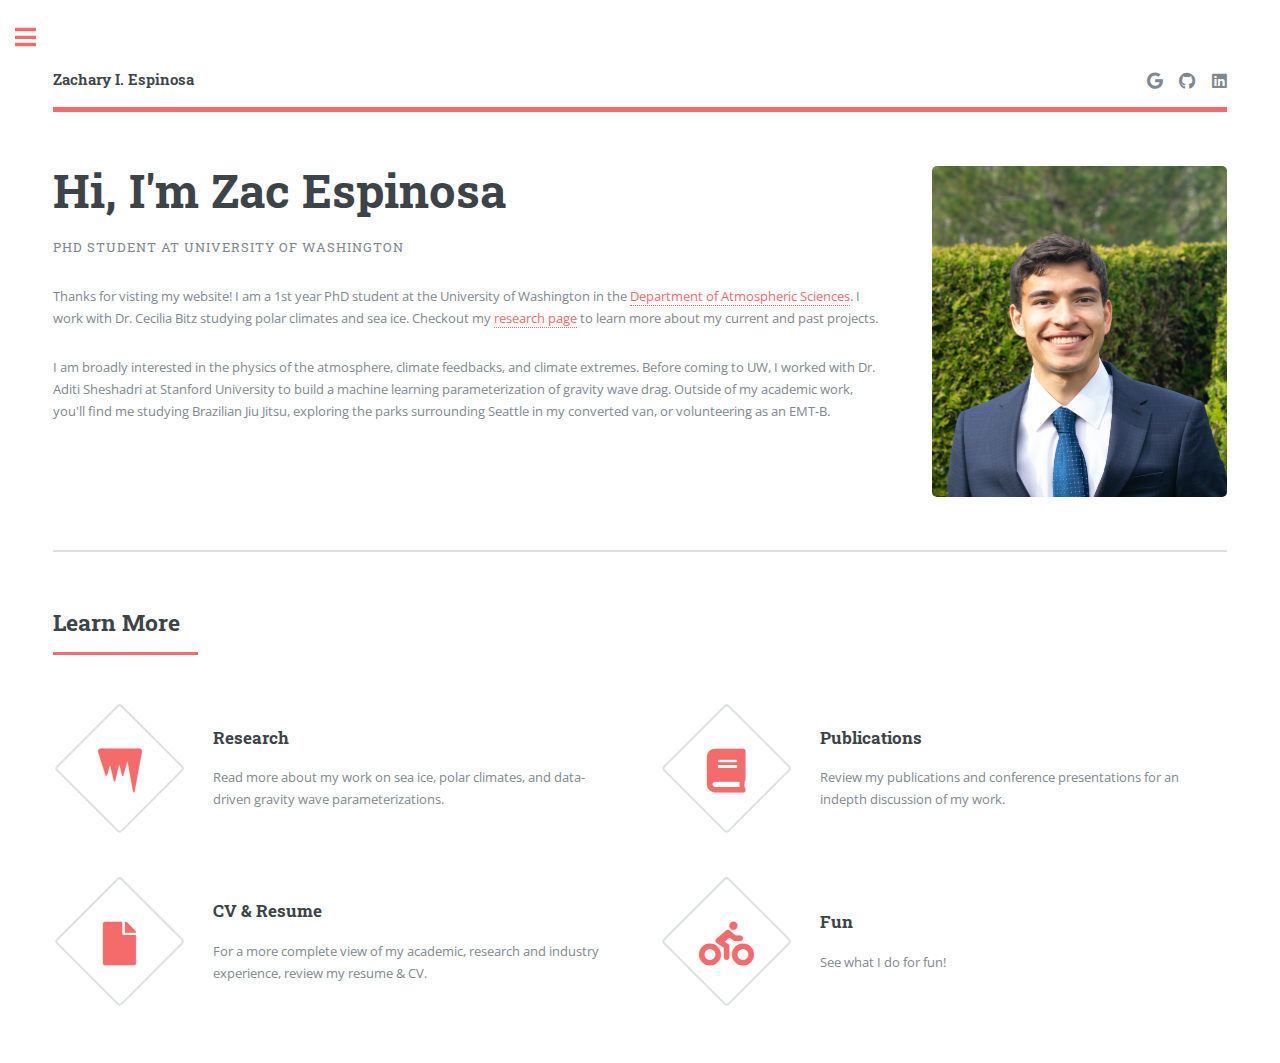
==== index.html @ ecaa86a6 "make icons links on index and change wording" ====
<!DOCTYPE HTML>
<!--
	Editorial by HTML5 UP
	html5up.net | @ajlkn
	Free for personal and commercial use under the CCA 3.0 license (html5up.net/license)
-->
<html>
	<head>
		<title>Zachary I. Espinosa</title>
		<meta charset="utf-8" />
		<meta name="viewport" content="width=device-width, initial-scale=1, user-scalable=no" />
		<link rel="stylesheet" href="assets/css/main.css" />
	</head>
	<body class="is-preload">

		<!-- Wrapper -->
			<div id="wrapper">

				<!-- Main -->
					<div id="main">
						<div class="inner">

							<!-- Header -->
								<header id="header">
									<a href="index.html" class="logo"><strong>Zachary I. Espinosa</strong></a>
									<ul class="icons">
										<li><a href="https://scholar.google.com/citations?user=nfHTPmEAAAAJ&hl=en" class="icon brands fa-google"><span class="label">Google Scholar</span></a></li>
										<li><a href="https://github.com/zacespinosa" class="icon brands fa-github"><span class="label">GitHub</span></a></li>
										<li><a href="https://www.linkedin.com/in/zac-espinosa/" class="icon brands fa-linkedin"><span class="label">LinkedIn</span></a></li>
										<!-- <li><a href="#" class="icon brands fa-twitter"><span class="label">Twitter</span></a></li> -->
										<!-- <li><a href="#" class="icon brands fa-facebook-f"><span class="label">Facebook</span></a></li> -->
										<!-- <li><a href="#" class="icon brands fa-snapchat-ghost"><span class="label">Snapchat</span></a></li> -->
										<!-- <li><a href="#" class="icon brands fa-instagram"><span class="label">Instagram</span></a></li> -->
										<!-- <li><a href="#" class="icon brands fa-medium-m"><span class="label">Medium</span></a></li> -->
									</ul>
								</header>

							<!-- Banner -->
								<section id="banner">
									<div class="content">
										<header>
											<h1>Hi, I'm Zac Espinosa</h1>
											<p>PhD student at University of Washington</p>
										</header>
										<p>Thanks for visting my website! I am a 1st year PhD student at the University of Washington in the <a href="https://atmos.uw.edu/"> Department of Atmospheric Sciences</a>. I work with Dr. Cecilia Bitz studying polar climates and sea ice. Checkout my <a href="research.html"> research page</a> to learn more about my current and past projects.</a></p>
										<p>I am broadly interested in the physics of the atmosphere, climate feedbacks, and climate extremes. Before coming to UW, I worked with Dr. Aditi Sheshadri at Stanford University to build a machine learning parameterization of gravity wave drag. Outside of my academic work, you'll find me studying Brazilian Jiu Jitsu, exploring the parks surrounding Seattle in my converted van, or volunteering as an EMT-B.</p>

										<!-- <ul class="actions">
											<li><a href="#" class="button big">Learn More</a></li>
										</ul> -->
									</div>
									<span class="image object" style="width:fit-content; height:fit-content">
										<img src="images/headshot.jpg" style=" width:295px; height:331px" align="right" alt="" />
								</span>
								</section>

							<!-- Section -->
								<section>
									<header class="major">
										<h2>Learn More</h2>
									</header>
									<div class="features">
										<article>
											<a style="border-bottom: none;" href="research.html"><span class="icon solid fa-icicles"></span></a>
											<div class="content">
												<h3><a href="research.html">Research</a></h3>
												<p>Read more about my work on sea ice, polar climates, and data-driven gravity wave parameterizations. </p>
											</div>
										</article>
										<article>
											<a style="border-bottom: none;" href="publications.html"><span class="icon solid fa-book"></span></a>
											<div class="content">
												<h3><a href="publications.html">Publications</a></h3>
												<p>Review my publications and conference presentations for an indepth discussion of my work.</p>
											</div>
										</article>
										<!-- <article>
											<span class="icon solid fa-rocket"></span>
											<div class="content">
												<h3><a href="outreach.html">Outreach & Leadership</a></h3>
												<p>Read more about my involvement in the local community</p>
											</div>
										</article> -->
										<article>
											<a style="border-bottom: none;" href="resume.html"><span class="icon solid fa-file"></span></a>
											<div class="content">
												<h3><a href="resume.html">CV & Resume</a></h3>
												<p>For a more complete view of my academic, research and industry experience, review my resume & CV.</p>
											</div>
										</article>
										<article>
											<a style="border-bottom: none;" href="hobbies.html"><span class="icon solid fa-biking"></span></a>
											<div class="content">
												<h3><a href="hobbies.html">Fun</a></h3>
												<p>See what I do for fun!</p>
											</div>
										</article>
									</div>
								</section>
<!-- 
							Section -->
								<!-- <section>
									<header class="major">
										<h2>Ipsum sed dolor</h2>
									</header>
									<div class="posts">
										<article>
											<a href="#" class="image"><img src="images/pic01.jpg" alt="" /></a>
											<h3>Interdum aenean</h3>
											<p>Aenean ornare velit lacus, ac varius enim lorem ullamcorper dolore. Proin aliquam facilisis ante interdum. Sed nulla amet lorem feugiat tempus aliquam.</p>
											<ul class="actions">
												<li><a href="#" class="button">More</a></li>
											</ul>
										</article>
										<article>
											<a href="#" class="image"><img src="images/pic02.jpg" alt="" /></a>
											<h3>Nulla amet dolore</h3>
											<p>Aenean ornare velit lacus, ac varius enim lorem ullamcorper dolore. Proin aliquam facilisis ante interdum. Sed nulla amet lorem feugiat tempus aliquam.</p>
											<ul class="actions">
												<li><a href="#" class="button">More</a></li>
											</ul>
										</article>
										<article>
											<a href="#" class="image"><img src="images/pic03.jpg" alt="" /></a>
											<h3>Tempus ullamcorper</h3>
											<p>Aenean ornare velit lacus, ac varius enim lorem ullamcorper dolore. Proin aliquam facilisis ante interdum. Sed nulla amet lorem feugiat tempus aliquam.</p>
											<ul class="actions">
												<li><a href="#" class="button">More</a></li>
											</ul>
										</article>
										<article>
											<a href="#" class="image"><img src="images/pic04.jpg" alt="" /></a>
											<h3>Sed etiam facilis</h3>
											<p>Aenean ornare velit lacus, ac varius enim lorem ullamcorper dolore. Proin aliquam facilisis ante interdum. Sed nulla amet lorem feugiat tempus aliquam.</p>
											<ul class="actions">
												<li><a href="#" class="button">More</a></li>
											</ul>
										</article>
										<article>
											<a href="#" class="image"><img src="images/pic05.jpg" alt="" /></a>
											<h3>Feugiat lorem aenean</h3>
											<p>Aenean ornare velit lacus, ac varius enim lorem ullamcorper dolore. Proin aliquam facilisis ante interdum. Sed nulla amet lorem feugiat tempus aliquam.</p>
											<ul class="actions">
												<li><a href="#" class="button">More</a></li>
											</ul>
										</article>
										<article>
											<a href="#" class="image"><img src="images/pic06.jpg" alt="" /></a>
											<h3>Amet varius aliquam</h3>
											<p>Aenean ornare velit lacus, ac varius enim lorem ullamcorper dolore. Proin aliquam facilisis ante interdum. Sed nulla amet lorem feugiat tempus aliquam.</p>
											<ul class="actions">
												<li><a href="#" class="button">More</a></li>
											</ul>
										</article>
									</div>
								</section> -->

						</div>
					</div>

				<!-- Sidebar -->
					<div id="sidebar">
						<div class="inner">

							<!-- Search
								<section id="search" class="alt">
									<form method="post" action="#">
										<input type="text" name="query" id="query" placeholder="Search" />
									</form>
								</section> -->

							<!-- Menu -->
								<nav id="menu">
									<header class="major">
										<h2>Menu</h2>
									</header>
									<ul>
										<li><a href="index.html">Homepage</a></li>
										<li><a href="research.html">Research</a></li>
										<li><a href="publications.html">Publications</a></li>
										<li><a href="resume.html">CV & Resume</a></li>
										<!-- <li><a href="outreach.html">Outreach & Leadership</a></li> -->
										<li><a href="hobbies.html">Fun & Hobbies</a></li>
										<!-- <li>
											<span class="opener">Another Submenu</span>
											<ul>
												<li><a href="#">Lorem Dolor</a></li>
												<li><a href="#">Ipsum Adipiscing</a></li>
												<li><a href="#">Tempus Magna</a></li>
												<li><a href="#">Feugiat Veroeros</a></li>
											</ul>
										</li> -->
									</ul>
								</nav>

							<!-- Section -->
								<!-- <section>
									<header class="major">
										<h2>Ante interdum</h2>
									</header>
									<div class="mini-posts">
										<article>
											<a href="#" class="image"><img src="images/pic07.jpg" alt="" /></a>
											<p>Aenean ornare velit lacus, ac varius enim lorem ullamcorper dolore aliquam.</p>
										</article>
										<article>
											<a href="#" class="image"><img src="images/pic08.jpg" alt="" /></a>
											<p>Aenean ornare velit lacus, ac varius enim lorem ullamcorper dolore aliquam.</p>
										</article>
										<article>
											<a href="#" class="image"><img src="images/pic09.jpg" alt="" /></a>
											<p>Aenean ornare velit lacus, ac varius enim lorem ullamcorper dolore aliquam.</p>
										</article>
									</div>
									<ul class="actions">
										<li><a href="#" class="button">More</a></li>
									</ul>
								</section> -->

							<!-- Section -->
								<section>
									<header class="major">
										<h2>Get in touch</h2>
									</header>
									<p>Don't hesitate to reach out! I'm always happy to chat.</p>
									<ul class="contact">
										<li class="icon solid fa-envelope"><a href="#">zespinos@uw.edu</a></li>
										<!-- <li class="icon solid fa-phone">(630) 544-7512</li> -->
										<li class="icon solid fa-home">408 Atmospheric Sciences–Geophysics (ATG) Building Box 351640, Seattle, Washington 98195-1640<br />
										</li>
									</ul>
								</section>

							<!-- Footer -->
								<footer id="footer">
									<p class="copyright">&copy; Zac Espinosa. All rights reserved. Design: <a href="https://html5up.net">HTML5 UP</a>.</p>
								</footer>

						</div>
					</div>

			</div>

		<!-- Scripts -->
			<script src="assets/js/jquery.min.js"></script>
			<script src="assets/js/browser.min.js"></script>
			<script src="assets/js/breakpoints.min.js"></script>
			<script src="assets/js/util.js"></script>
			<script src="assets/js/main.js"></script>

	</body>
</html>
---- assets/css/main.css ----
@import url(fontawesome-all.min.css);
@import url("https://fonts.googleapis.com/css?family=Open+Sans:400,600,400italic,600italic|Roboto+Slab:400,700");
/*
	Editorial by HTML5 UP
	html5up.net | @ajlkn
	Free for personal and commercial use under the CCA 3.0 license (html5up.net/license)
*/
html, body, div, span, applet, object,
iframe, h1, h2, h3, h4, h5, h6, p, blockquote,
pre, a, abbr, acronym, address, big, cite,
code, del, dfn, em, img, ins, kbd, q, s, samp,
small, strike, strong, sub, sup, tt, var, b,
u, i, center, dl, dt, dd, ol, ul, li, fieldset,
form, label, legend, table, caption, tbody,
tfoot, thead, tr, th, td, article, aside,
canvas, details, embed, figure, figcaption,
footer, header, hgroup, menu, nav, output, ruby,
section, summary, time, mark, audio, video {
  margin: 0;
  padding: 0;
  border: 0;
  font-size: 100%;
  font: inherit;
  vertical-align: baseline; }

article, aside, details, figcaption, figure,
footer, header, hgroup, menu, nav, section {
  display: block; }

body {
  line-height: 1; }

ol, ul {
  list-style: none; }

blockquote, q {
  quotes: none; }
  blockquote:before, blockquote:after, q:before, q:after {
    content: '';
    content: none; }

table {
  border-collapse: collapse;
  border-spacing: 0; }

body {
  -webkit-text-size-adjust: none; }

mark {
  background-color: transparent;
  color: inherit; }

input::-moz-focus-inner {
  border: 0;
  padding: 0; }

input, select, textarea {
  -moz-appearance: none;
  -webkit-appearance: none;
  -ms-appearance: none;
  appearance: none; }

/* Basic */
@-ms-viewport {
  width: device-width; }

body {
  -ms-overflow-style: scrollbar; }

@media screen and (max-width: 480px) {
  html, body {
    min-width: 320px; } }

html {
  box-sizing: border-box; }

*, *:before, *:after {
  box-sizing: inherit; }

body {
  background: #ffffff; }
  body.is-preload *, body.is-preload *:before, body.is-preload *:after, body.is-resizing *, body.is-resizing *:before, body.is-resizing *:after {
    -moz-animation: none !important;
    -webkit-animation: none !important;
    -ms-animation: none !important;
    animation: none !important;
    -moz-transition: none !important;
    -webkit-transition: none !important;
    -ms-transition: none !important;
    transition: none !important; }

/* Type */
body, input, select, textarea {
  color: #7f888f;
  font-family: "Open Sans", sans-serif;
  font-size: 13pt;
  font-weight: 400;
  line-height: 1.65; }
  @media screen and (max-width: 1680px) {
    body, input, select, textarea {
      font-size: 11pt; } }
  @media screen and (max-width: 1280px) {
    body, input, select, textarea {
      font-size: 10pt; } }
  @media screen and (max-width: 360px) {
    body, input, select, textarea {
      font-size: 9pt; } }

a {
  -moz-transition: color 0.2s ease-in-out, border-bottom-color 0.2s ease-in-out;
  -webkit-transition: color 0.2s ease-in-out, border-bottom-color 0.2s ease-in-out;
  -ms-transition: color 0.2s ease-in-out, border-bottom-color 0.2s ease-in-out;
  transition: color 0.2s ease-in-out, border-bottom-color 0.2s ease-in-out;
  border-bottom: dotted 1px;
  color: #f56a6a;
  text-decoration: none; }
  a:hover {
    border-bottom-color: #f56a6a;
    color: #f56a6a !important; }
    a:hover strong {
      color: inherit; }

strong, b {
  color: #3d4449;
  font-weight: 600; }

em, i {
  font-style: italic; }

p {
  margin: 0 0 2em 0; }

h1, h2, h3, h4, h5, h6 {
  color: #3d4449;
  font-family: "Roboto Slab", serif;
  font-weight: 700;
  line-height: 1.5;
  margin: 0 0 1em 0; }
  h1 a, h2 a, h3 a, h4 a, h5 a, h6 a {
    color: inherit;
    text-decoration: none;
    border-bottom: 0; }

h1 {
  font-size: 4em;
  margin: 0 0 0.5em 0;
  line-height: 1.3; }

h2 {
  font-size: 1.75em; }

h3 {
  font-size: 1.25em; }

h4 {
  font-size: 1.1em; }

h5 {
  font-size: 0.9em; }

h6 {
  font-size: 0.7em; }

@media screen and (max-width: 1680px) {
  h1 {
    font-size: 3.5em; } }

@media screen and (max-width: 980px) {
  h1 {
    font-size: 3.25em; } }

@media screen and (max-width: 736px) {
  h1 {
    font-size: 2em;
    line-height: 1.4; }
  h2 {
    font-size: 1.5em; } }

sub {
  font-size: 0.8em;
  position: relative;
  top: 0.5em; }

sup {
  font-size: 0.8em;
  position: relative;
  top: -0.5em; }

blockquote {
  border-left: solid 3px rgba(210, 215, 217, 0.75);
  font-style: italic;
  margin: 0 0 2em 0;
  padding: 0.5em 0 0.5em 2em; }

code {
  background: rgba(230, 235, 237, 0.25);
  border-radius: 0.375em;
  border: solid 1px rgba(210, 215, 217, 0.75);
  font-family: "Courier New", monospace;
  font-size: 0.9em;
  margin: 0 0.25em;
  padding: 0.25em 0.65em; }

pre {
  -webkit-overflow-scrolling: touch;
  font-family: "Courier New", monospace;
  font-size: 0.9em;
  margin: 0 0 2em 0; }
  pre code {
    display: block;
    line-height: 1.75;
    padding: 1em 1.5em;
    overflow-x: auto; }

hr {
  border: 0;
  border-bottom: solid 1px rgba(210, 215, 217, 0.75);
  margin: 2em 0; }
  hr.major {
    margin: 3em 0; }

.align-left {
  text-align: left; }

.align-center {
  text-align: center; }

.align-right {
  text-align: right; }

/* Row */
.row {
  display: flex;
  flex-wrap: wrap;
  box-sizing: border-box;
  align-items: stretch; }
  .row > * {
    box-sizing: border-box; }
  .row.gtr-uniform > * > :last-child {
    margin-bottom: 0; }
  .row.aln-left {
    justify-content: flex-start; }
  .row.aln-center {
    justify-content: center; }
  .row.aln-right {
    justify-content: flex-end; }
  .row.aln-top {
    align-items: flex-start; }
  .row.aln-middle {
    align-items: center; }
  .row.aln-bottom {
    align-items: flex-end; }
  .row > .imp {
    order: -1; }
  .row > .col-1 {
    width: 8.33333%; }
  .row > .off-1 {
    margin-left: 8.33333%; }
  .row > .col-2 {
    width: 16.66667%; }
  .row > .off-2 {
    margin-left: 16.66667%; }
  .row > .col-3 {
    width: 25%; }
  .row > .off-3 {
    margin-left: 25%; }
  .row > .col-4 {
    width: 33.33333%; }
  .row > .off-4 {
    margin-left: 33.33333%; }
  .row > .col-5 {
    width: 41.66667%; }
  .row > .off-5 {
    margin-left: 41.66667%; }
  .row > .col-6 {
    width: 50%; }
  .row > .off-6 {
    margin-left: 50%; }
  .row > .col-7 {
    width: 58.33333%; }
  .row > .off-7 {
    margin-left: 58.33333%; }
  .row > .col-8 {
    width: 66.66667%; }
  .row > .off-8 {
    margin-left: 66.66667%; }
  .row > .col-9 {
    width: 75%; }
  .row > .off-9 {
    margin-left: 75%; }
  .row > .col-10 {
    width: 83.33333%; }
  .row > .off-10 {
    margin-left: 83.33333%; }
  .row > .col-11 {
    width: 91.66667%; }
  .row > .off-11 {
    margin-left: 91.66667%; }
  .row > .col-12 {
    width: 100%; }
  .row > .off-12 {
    margin-left: 100%; }
  .row.gtr-0 {
    margin-top: 0;
    margin-left: 0em; }
    .row.gtr-0 > * {
      padding: 0 0 0 0em; }
    .row.gtr-0.gtr-uniform {
      margin-top: 0em; }
      .row.gtr-0.gtr-uniform > * {
        padding-top: 0em; }
  .row.gtr-25 {
    margin-top: 0;
    margin-left: -0.375em; }
    .row.gtr-25 > * {
      padding: 0 0 0 0.375em; }
    .row.gtr-25.gtr-uniform {
      margin-top: -0.375em; }
      .row.gtr-25.gtr-uniform > * {
        padding-top: 0.375em; }
  .row.gtr-50 {
    margin-top: 0;
    margin-left: -0.75em; }
    .row.gtr-50 > * {
      padding: 0 0 0 0.75em; }
    .row.gtr-50.gtr-uniform {
      margin-top: -0.75em; }
      .row.gtr-50.gtr-uniform > * {
        padding-top: 0.75em; }
  .row {
    margin-top: 0;
    margin-left: -1.5em; }
    .row > * {
      padding: 0 0 0 1.5em; }
    .row.gtr-uniform {
      margin-top: -1.5em; }
      .row.gtr-uniform > * {
        padding-top: 1.5em; }
  .row.gtr-150 {
    margin-top: 0;
    margin-left: -2.25em; }
    .row.gtr-150 > * {
      padding: 0 0 0 2.25em; }
    .row.gtr-150.gtr-uniform {
      margin-top: -2.25em; }
      .row.gtr-150.gtr-uniform > * {
        padding-top: 2.25em; }
  .row.gtr-200 {
    margin-top: 0;
    margin-left: -3em; }
    .row.gtr-200 > * {
      padding: 0 0 0 3em; }
    .row.gtr-200.gtr-uniform {
      margin-top: -3em; }
      .row.gtr-200.gtr-uniform > * {
        padding-top: 3em; }
  @media screen and (max-width: 1680px) {
    .row {
      display: flex;
      flex-wrap: wrap;
      box-sizing: border-box;
      align-items: stretch; }
      .row > * {
        box-sizing: border-box; }
      .row.gtr-uniform > * > :last-child {
        margin-bottom: 0; }
      .row.aln-left {
        justify-content: flex-start; }
      .row.aln-center {
        justify-content: center; }
      .row.aln-right {
        justify-content: flex-end; }
      .row.aln-top {
        align-items: flex-start; }
      .row.aln-middle {
        align-items: center; }
      .row.aln-bottom {
        align-items: flex-end; }
      .row > .imp-xlarge {
        order: -1; }
      .row > .col-1-xlarge {
        width: 8.33333%; }
      .row > .off-1-xlarge {
        margin-left: 8.33333%; }
      .row > .col-2-xlarge {
        width: 16.66667%; }
      .row > .off-2-xlarge {
        margin-left: 16.66667%; }
      .row > .col-3-xlarge {
        width: 25%; }
      .row > .off-3-xlarge {
        margin-left: 25%; }
      .row > .col-4-xlarge {
        width: 33.33333%; }
      .row > .off-4-xlarge {
        margin-left: 33.33333%; }
      .row > .col-5-xlarge {
        width: 41.66667%; }
      .row > .off-5-xlarge {
        margin-left: 41.66667%; }
      .row > .col-6-xlarge {
        width: 50%; }
      .row > .off-6-xlarge {
        margin-left: 50%; }
      .row > .col-7-xlarge {
        width: 58.33333%; }
      .row > .off-7-xlarge {
        margin-left: 58.33333%; }
      .row > .col-8-xlarge {
        width: 66.66667%; }
      .row > .off-8-xlarge {
        margin-left: 66.66667%; }
      .row > .col-9-xlarge {
        width: 75%; }
      .row > .off-9-xlarge {
        margin-left: 75%; }
      .row > .col-10-xlarge {
        width: 83.33333%; }
      .row > .off-10-xlarge {
        margin-left: 83.33333%; }
      .row > .col-11-xlarge {
        width: 91.66667%; }
      .row > .off-11-xlarge {
        margin-left: 91.66667%; }
      .row > .col-12-xlarge {
        width: 100%; }
      .row > .off-12-xlarge {
        margin-left: 100%; }
      .row.gtr-0 {
        margin-top: 0;
        margin-left: 0em; }
        .row.gtr-0 > * {
          padding: 0 0 0 0em; }
        .row.gtr-0.gtr-uniform {
          margin-top: 0em; }
          .row.gtr-0.gtr-uniform > * {
            padding-top: 0em; }
      .row.gtr-25 {
        margin-top: 0;
        margin-left: -0.375em; }
        .row.gtr-25 > * {
          padding: 0 0 0 0.375em; }
        .row.gtr-25.gtr-uniform {
          margin-top: -0.375em; }
          .row.gtr-25.gtr-uniform > * {
            padding-top: 0.375em; }
      .row.gtr-50 {
        margin-top: 0;
        margin-left: -0.75em; }
        .row.gtr-50 > * {
          padding: 0 0 0 0.75em; }
        .row.gtr-50.gtr-uniform {
          margin-top: -0.75em; }
          .row.gtr-50.gtr-uniform > * {
            padding-top: 0.75em; }
      .row {
        margin-top: 0;
        margin-left: -1.5em; }
        .row > * {
          padding: 0 0 0 1.5em; }
        .row.gtr-uniform {
          margin-top: -1.5em; }
          .row.gtr-uniform > * {
            padding-top: 1.5em; }
      .row.gtr-150 {
        margin-top: 0;
        margin-left: -2.25em; }
        .row.gtr-150 > * {
          padding: 0 0 0 2.25em; }
        .row.gtr-150.gtr-uniform {
          margin-top: -2.25em; }
          .row.gtr-150.gtr-uniform > * {
            padding-top: 2.25em; }
      .row.gtr-200 {
        margin-top: 0;
        margin-left: -3em; }
        .row.gtr-200 > * {
          padding: 0 0 0 3em; }
        .row.gtr-200.gtr-uniform {
          margin-top: -3em; }
          .row.gtr-200.gtr-uniform > * {
            padding-top: 3em; } }
  @media screen and (max-width: 1280px) {
    .row {
      display: flex;
      flex-wrap: wrap;
      box-sizing: border-box;
      align-items: stretch; }
      .row > * {
        box-sizing: border-box; }
      .row.gtr-uniform > * > :last-child {
        margin-bottom: 0; }
      .row.aln-left {
        justify-content: flex-start; }
      .row.aln-center {
        justify-content: center; }
      .row.aln-right {
        justify-content: flex-end; }
      .row.aln-top {
        align-items: flex-start; }
      .row.aln-middle {
        align-items: center; }
      .row.aln-bottom {
        align-items: flex-end; }
      .row > .imp-large {
        order: -1; }
      .row > .col-1-large {
        width: 8.33333%; }
      .row > .off-1-large {
        margin-left: 8.33333%; }
      .row > .col-2-large {
        width: 16.66667%; }
      .row > .off-2-large {
        margin-left: 16.66667%; }
      .row > .col-3-large {
        width: 25%; }
      .row > .off-3-large {
        margin-left: 25%; }
      .row > .col-4-large {
        width: 33.33333%; }
      .row > .off-4-large {
        margin-left: 33.33333%; }
      .row > .col-5-large {
        width: 41.66667%; }
      .row > .off-5-large {
        margin-left: 41.66667%; }
      .row > .col-6-large {
        width: 50%; }
      .row > .off-6-large {
        margin-left: 50%; }
      .row > .col-7-large {
        width: 58.33333%; }
      .row > .off-7-large {
        margin-left: 58.33333%; }
      .row > .col-8-large {
        width: 66.66667%; }
      .row > .off-8-large {
        margin-left: 66.66667%; }
      .row > .col-9-large {
        width: 75%; }
      .row > .off-9-large {
        margin-left: 75%; }
      .row > .col-10-large {
        width: 83.33333%; }
      .row > .off-10-large {
        margin-left: 83.33333%; }
      .row > .col-11-large {
        width: 91.66667%; }
      .row > .off-11-large {
        margin-left: 91.66667%; }
      .row > .col-12-large {
        width: 100%; }
      .row > .off-12-large {
        margin-left: 100%; }
      .row.gtr-0 {
        margin-top: 0;
        margin-left: 0em; }
        .row.gtr-0 > * {
          padding: 0 0 0 0em; }
        .row.gtr-0.gtr-uniform {
          margin-top: 0em; }
          .row.gtr-0.gtr-uniform > * {
            padding-top: 0em; }
      .row.gtr-25 {
        margin-top: 0;
        margin-left: -0.375em; }
        .row.gtr-25 > * {
          padding: 0 0 0 0.375em; }
        .row.gtr-25.gtr-uniform {
          margin-top: -0.375em; }
          .row.gtr-25.gtr-uniform > * {
            padding-top: 0.375em; }
      .row.gtr-50 {
        margin-top: 0;
        margin-left: -0.75em; }
        .row.gtr-50 > * {
          padding: 0 0 0 0.75em; }
        .row.gtr-50.gtr-uniform {
          margin-top: -0.75em; }
          .row.gtr-50.gtr-uniform > * {
            padding-top: 0.75em; }
      .row {
        margin-top: 0;
        margin-left: -1.5em; }
        .row > * {
          padding: 0 0 0 1.5em; }
        .row.gtr-uniform {
          margin-top: -1.5em; }
          .row.gtr-uniform > * {
            padding-top: 1.5em; }
      .row.gtr-150 {
        margin-top: 0;
        margin-left: -2.25em; }
        .row.gtr-150 > * {
          padding: 0 0 0 2.25em; }
        .row.gtr-150.gtr-uniform {
          margin-top: -2.25em; }
          .row.gtr-150.gtr-uniform > * {
            padding-top: 2.25em; }
      .row.gtr-200 {
        margin-top: 0;
        margin-left: -3em; }
        .row.gtr-200 > * {
          padding: 0 0 0 3em; }
        .row.gtr-200.gtr-uniform {
          margin-top: -3em; }
          .row.gtr-200.gtr-uniform > * {
            padding-top: 3em; } }
  @media screen and (max-width: 980px) {
    .row {
      display: flex;
      flex-wrap: wrap;
      box-sizing: border-box;
      align-items: stretch; }
      .row > * {
        box-sizing: border-box; }
      .row.gtr-uniform > * > :last-child {
        margin-bottom: 0; }
      .row.aln-left {
        justify-content: flex-start; }
      .row.aln-center {
        justify-content: center; }
      .row.aln-right {
        justify-content: flex-end; }
      .row.aln-top {
        align-items: flex-start; }
      .row.aln-middle {
        align-items: center; }
      .row.aln-bottom {
        align-items: flex-end; }
      .row > .imp-medium {
        order: -1; }
      .row > .col-1-medium {
        width: 8.33333%; }
      .row > .off-1-medium {
        margin-left: 8.33333%; }
      .row > .col-2-medium {
        width: 16.66667%; }
      .row > .off-2-medium {
        margin-left: 16.66667%; }
      .row > .col-3-medium {
        width: 25%; }
      .row > .off-3-medium {
        margin-left: 25%; }
      .row > .col-4-medium {
        width: 33.33333%; }
      .row > .off-4-medium {
        margin-left: 33.33333%; }
      .row > .col-5-medium {
        width: 41.66667%; }
      .row > .off-5-medium {
        margin-left: 41.66667%; }
      .row > .col-6-medium {
        width: 50%; }
      .row > .off-6-medium {
        margin-left: 50%; }
      .row > .col-7-medium {
        width: 58.33333%; }
      .row > .off-7-medium {
        margin-left: 58.33333%; }
      .row > .col-8-medium {
        width: 66.66667%; }
      .row > .off-8-medium {
        margin-left: 66.66667%; }
      .row > .col-9-medium {
        width: 75%; }
      .row > .off-9-medium {
        margin-left: 75%; }
      .row > .col-10-medium {
        width: 83.33333%; }
      .row > .off-10-medium {
        margin-left: 83.33333%; }
      .row > .col-11-medium {
        width: 91.66667%; }
      .row > .off-11-medium {
        margin-left: 91.66667%; }
      .row > .col-12-medium {
        width: 100%; }
      .row > .off-12-medium {
        margin-left: 100%; }
      .row.gtr-0 {
        margin-top: 0;
        margin-left: 0em; }
        .row.gtr-0 > * {
          padding: 0 0 0 0em; }
        .row.gtr-0.gtr-uniform {
          margin-top: 0em; }
          .row.gtr-0.gtr-uniform > * {
            padding-top: 0em; }
      .row.gtr-25 {
        margin-top: 0;
        margin-left: -0.375em; }
        .row.gtr-25 > * {
          padding: 0 0 0 0.375em; }
        .row.gtr-25.gtr-uniform {
          margin-top: -0.375em; }
          .row.gtr-25.gtr-uniform > * {
            padding-top: 0.375em; }
      .row.gtr-50 {
        margin-top: 0;
        margin-left: -0.75em; }
        .row.gtr-50 > * {
          padding: 0 0 0 0.75em; }
        .row.gtr-50.gtr-uniform {
          margin-top: -0.75em; }
          .row.gtr-50.gtr-uniform > * {
            padding-top: 0.75em; }
      .row {
        margin-top: 0;
        margin-left: -1.5em; }
        .row > * {
          padding: 0 0 0 1.5em; }
        .row.gtr-uniform {
          margin-top: -1.5em; }
          .row.gtr-uniform > * {
            padding-top: 1.5em; }
      .row.gtr-150 {
        margin-top: 0;
        margin-left: -2.25em; }
        .row.gtr-150 > * {
          padding: 0 0 0 2.25em; }
        .row.gtr-150.gtr-uniform {
          margin-top: -2.25em; }
          .row.gtr-150.gtr-uniform > * {
            padding-top: 2.25em; }
      .row.gtr-200 {
        margin-top: 0;
        margin-left: -3em; }
        .row.gtr-200 > * {
          padding: 0 0 0 3em; }
        .row.gtr-200.gtr-uniform {
          margin-top: -3em; }
          .row.gtr-200.gtr-uniform > * {
            padding-top: 3em; } }
  @media screen and (max-width: 736px) {
    .row {
      display: flex;
      flex-wrap: wrap;
      box-sizing: border-box;
      align-items: stretch; }
      .row > * {
        box-sizing: border-box; }
      .row.gtr-uniform > * > :last-child {
        margin-bottom: 0; }
      .row.aln-left {
        justify-content: flex-start; }
      .row.aln-center {
        justify-content: center; }
      .row.aln-right {
        justify-content: flex-end; }
      .row.aln-top {
        align-items: flex-start; }
      .row.aln-middle {
        align-items: center; }
      .row.aln-bottom {
        align-items: flex-end; }
      .row > .imp-small {
        order: -1; }
      .row > .col-1-small {
        width: 8.33333%; }
      .row > .off-1-small {
        margin-left: 8.33333%; }
      .row > .col-2-small {
        width: 16.66667%; }
      .row > .off-2-small {
        margin-left: 16.66667%; }
      .row > .col-3-small {
        width: 25%; }
      .row > .off-3-small {
        margin-left: 25%; }
      .row > .col-4-small {
        width: 33.33333%; }
      .row > .off-4-small {
        margin-left: 33.33333%; }
      .row > .col-5-small {
        width: 41.66667%; }
      .row > .off-5-small {
        margin-left: 41.66667%; }
      .row > .col-6-small {
        width: 50%; }
      .row > .off-6-small {
        margin-left: 50%; }
      .row > .col-7-small {
        width: 58.33333%; }
      .row > .off-7-small {
        margin-left: 58.33333%; }
      .row > .col-8-small {
        width: 66.66667%; }
      .row > .off-8-small {
        margin-left: 66.66667%; }
      .row > .col-9-small {
        width: 75%; }
      .row > .off-9-small {
        margin-left: 75%; }
      .row > .col-10-small {
        width: 83.33333%; }
      .row > .off-10-small {
        margin-left: 83.33333%; }
      .row > .col-11-small {
        width: 91.66667%; }
      .row > .off-11-small {
        margin-left: 91.66667%; }
      .row > .col-12-small {
        width: 100%; }
      .row > .off-12-small {
        margin-left: 100%; }
      .row.gtr-0 {
        margin-top: 0;
        margin-left: 0em; }
        .row.gtr-0 > * {
          padding: 0 0 0 0em; }
        .row.gtr-0.gtr-uniform {
          margin-top: 0em; }
          .row.gtr-0.gtr-uniform > * {
            padding-top: 0em; }
      .row.gtr-25 {
        margin-top: 0;
        margin-left: -0.375em; }
        .row.gtr-25 > * {
          padding: 0 0 0 0.375em; }
        .row.gtr-25.gtr-uniform {
          margin-top: -0.375em; }
          .row.gtr-25.gtr-uniform > * {
            padding-top: 0.375em; }
      .row.gtr-50 {
        margin-top: 0;
        margin-left: -0.75em; }
        .row.gtr-50 > * {
          padding: 0 0 0 0.75em; }
        .row.gtr-50.gtr-uniform {
          margin-top: -0.75em; }
          .row.gtr-50.gtr-uniform > * {
            padding-top: 0.75em; }
      .row {
        margin-top: 0;
        margin-left: -1.5em; }
        .row > * {
          padding: 0 0 0 1.5em; }
        .row.gtr-uniform {
          margin-top: -1.5em; }
          .row.gtr-uniform > * {
            padding-top: 1.5em; }
      .row.gtr-150 {
        margin-top: 0;
        margin-left: -2.25em; }
        .row.gtr-150 > * {
          padding: 0 0 0 2.25em; }
        .row.gtr-150.gtr-uniform {
          margin-top: -2.25em; }
          .row.gtr-150.gtr-uniform > * {
            padding-top: 2.25em; }
      .row.gtr-200 {
        margin-top: 0;
        margin-left: -3em; }
        .row.gtr-200 > * {
          padding: 0 0 0 3em; }
        .row.gtr-200.gtr-uniform {
          margin-top: -3em; }
          .row.gtr-200.gtr-uniform > * {
            padding-top: 3em; } }
  @media screen and (max-width: 480px) {
    .row {
      display: flex;
      flex-wrap: wrap;
      box-sizing: border-box;
      align-items: stretch; }
      .row > * {
        box-sizing: border-box; }
      .row.gtr-uniform > * > :last-child {
        margin-bottom: 0; }
      .row.aln-left {
        justify-content: flex-start; }
      .row.aln-center {
        justify-content: center; }
      .row.aln-right {
        justify-content: flex-end; }
      .row.aln-top {
        align-items: flex-start; }
      .row.aln-middle {
        align-items: center; }
      .row.aln-bottom {
        align-items: flex-end; }
      .row > .imp-xsmall {
        order: -1; }
      .row > .col-1-xsmall {
        width: 8.33333%; }
      .row > .off-1-xsmall {
        margin-left: 8.33333%; }
      .row > .col-2-xsmall {
        width: 16.66667%; }
      .row > .off-2-xsmall {
        margin-left: 16.66667%; }
      .row > .col-3-xsmall {
        width: 25%; }
      .row > .off-3-xsmall {
        margin-left: 25%; }
      .row > .col-4-xsmall {
        width: 33.33333%; }
      .row > .off-4-xsmall {
        margin-left: 33.33333%; }
      .row > .col-5-xsmall {
        width: 41.66667%; }
      .row > .off-5-xsmall {
        margin-left: 41.66667%; }
      .row > .col-6-xsmall {
        width: 50%; }
      .row > .off-6-xsmall {
        margin-left: 50%; }
      .row > .col-7-xsmall {
        width: 58.33333%; }
      .row > .off-7-xsmall {
        margin-left: 58.33333%; }
      .row > .col-8-xsmall {
        width: 66.66667%; }
      .row > .off-8-xsmall {
        margin-left: 66.66667%; }
      .row > .col-9-xsmall {
        width: 75%; }
      .row > .off-9-xsmall {
        margin-left: 75%; }
      .row > .col-10-xsmall {
        width: 83.33333%; }
      .row > .off-10-xsmall {
        margin-left: 83.33333%; }
      .row > .col-11-xsmall {
        width: 91.66667%; }
      .row > .off-11-xsmall {
        margin-left: 91.66667%; }
      .row > .col-12-xsmall {
        width: 100%; }
      .row > .off-12-xsmall {
        margin-left: 100%; }
      .row.gtr-0 {
        margin-top: 0;
        margin-left: 0em; }
        .row.gtr-0 > * {
          padding: 0 0 0 0em; }
        .row.gtr-0.gtr-uniform {
          margin-top: 0em; }
          .row.gtr-0.gtr-uniform > * {
            padding-top: 0em; }
      .row.gtr-25 {
        margin-top: 0;
        margin-left: -0.375em; }
        .row.gtr-25 > * {
          padding: 0 0 0 0.375em; }
        .row.gtr-25.gtr-uniform {
          margin-top: -0.375em; }
          .row.gtr-25.gtr-uniform > * {
            padding-top: 0.375em; }
      .row.gtr-50 {
        margin-top: 0;
        margin-left: -0.75em; }
        .row.gtr-50 > * {
          padding: 0 0 0 0.75em; }
        .row.gtr-50.gtr-uniform {
          margin-top: -0.75em; }
          .row.gtr-50.gtr-uniform > * {
            padding-top: 0.75em; }
      .row {
        margin-top: 0;
        margin-left: -1.5em; }
        .row > * {
          padding: 0 0 0 1.5em; }
        .row.gtr-uniform {
          margin-top: -1.5em; }
          .row.gtr-uniform > * {
            padding-top: 1.5em; }
      .row.gtr-150 {
        margin-top: 0;
        margin-left: -2.25em; }
        .row.gtr-150 > * {
          padding: 0 0 0 2.25em; }
        .row.gtr-150.gtr-uniform {
          margin-top: -2.25em; }
          .row.gtr-150.gtr-uniform > * {
            padding-top: 2.25em; }
      .row.gtr-200 {
        margin-top: 0;
        margin-left: -3em; }
        .row.gtr-200 > * {
          padding: 0 0 0 3em; }
        .row.gtr-200.gtr-uniform {
          margin-top: -3em; }
          .row.gtr-200.gtr-uniform > * {
            padding-top: 3em; } }

/* Section/Article */
section.special, article.special {
  text-align: center; }

header p {
  font-family: "Roboto Slab", serif;
  font-size: 1em;
  font-weight: 400;
  letter-spacing: 0.075em;
  margin-top: -0.5em;
  text-transform: uppercase; }

header.major > :last-child {
  border-bottom: solid 3px #f56a6a;
  display: inline-block;
  margin: 0 0 2em 0;
  padding: 0 0.75em 0.5em 0; }

header.main > :last-child {
  margin: 0 0 1em 0; }

/* Form */
form {
  margin: 0 0 2em 0; }

label {
  color: #3d4449;
  display: block;
  font-size: 0.9em;
  font-weight: 600;
  margin: 0 0 1em 0; }

input[type="text"],
input[type="password"],
input[type="email"],
input[type="tel"],
input[type="search"],
input[type="url"],
select,
textarea {
  -moz-appearance: none;
  -webkit-appearance: none;
  -ms-appearance: none;
  appearance: none;
  background: #ffffff;
  border-radius: 0.375em;
  border: none;
  border: solid 1px rgba(210, 215, 217, 0.75);
  color: inherit;
  display: block;
  outline: 0;
  padding: 0 1em;
  text-decoration: none;
  width: 100%; }
  input[type="text"]:invalid,
  input[type="password"]:invalid,
  input[type="email"]:invalid,
  input[type="tel"]:invalid,
  input[type="search"]:invalid,
  input[type="url"]:invalid,
  select:invalid,
  textarea:invalid {
    box-shadow: none; }
  input[type="text"]:focus,
  input[type="password"]:focus,
  input[type="email"]:focus,
  input[type="tel"]:focus,
  input[type="search"]:focus,
  input[type="url"]:focus,
  select:focus,
  textarea:focus {
    border-color: #f56a6a;
    box-shadow: 0 0 0 1px #f56a6a; }

select {
  background-image: url("data:image/svg+xml;charset=utf8,%3Csvg xmlns='http://www.w3.org/2000/svg' width='40' height='40' preserveAspectRatio='none' viewBox='0 0 40 40'%3E%3Cpath d='M9.4,12.3l10.4,10.4l10.4-10.4c0.2-0.2,0.5-0.4,0.9-0.4c0.3,0,0.6,0.1,0.9,0.4l3.3,3.3c0.2,0.2,0.4,0.5,0.4,0.9 c0,0.4-0.1,0.6-0.4,0.9L20.7,31.9c-0.2,0.2-0.5,0.4-0.9,0.4c-0.3,0-0.6-0.1-0.9-0.4L4.3,17.3c-0.2-0.2-0.4-0.5-0.4-0.9 c0-0.4,0.1-0.6,0.4-0.9l3.3-3.3c0.2-0.2,0.5-0.4,0.9-0.4S9.1,12.1,9.4,12.3z' fill='rgba(210, 215, 217, 0.75)' /%3E%3C/svg%3E");
  background-size: 1.25em;
  background-repeat: no-repeat;
  background-position: calc(100% - 1em) center;
  height: 2.75em;
  padding-right: 2.75em;
  text-overflow: ellipsis; }
  select option {
    color: #3d4449;
    background: #ffffff; }
  select:focus::-ms-value {
    background-color: transparent; }
  select::-ms-expand {
    display: none; }

input[type="text"],
input[type="password"],
input[type="email"],
input[type="tel"],
input[type="search"],
input[type="url"],
select {
  height: 2.75em; }

textarea {
  padding: 0.75em 1em; }

input[type="checkbox"],
input[type="radio"] {
  -moz-appearance: none;
  -webkit-appearance: none;
  -ms-appearance: none;
  appearance: none;
  display: block;
  float: left;
  margin-right: -2em;
  opacity: 0;
  width: 1em;
  z-index: -1; }
  input[type="checkbox"] + label,
  input[type="radio"] + label {
    text-decoration: none;
    color: #7f888f;
    cursor: pointer;
    display: inline-block;
    font-size: 1em;
    font-weight: 400;
    padding-left: 2.4em;
    padding-right: 0.75em;
    position: relative; }
    input[type="checkbox"] + label:before,
    input[type="radio"] + label:before {
      -moz-osx-font-smoothing: grayscale;
      -webkit-font-smoothing: antialiased;
      display: inline-block;
      font-style: normal;
      font-variant: normal;
      text-rendering: auto;
      line-height: 1;
      text-transform: none !important;
      font-family: 'Font Awesome 5 Free';
      font-weight: 900; }
    input[type="checkbox"] + label:before,
    input[type="radio"] + label:before {
      background: #ffffff;
      border-radius: 0.375em;
      border: solid 1px rgba(210, 215, 217, 0.75);
      content: '';
      display: inline-block;
      font-size: 0.8em;
      height: 2.0625em;
      left: 0;
      line-height: 2.0625em;
      position: absolute;
      text-align: center;
      top: 0;
      width: 2.0625em; }
  input[type="checkbox"]:checked + label:before,
  input[type="radio"]:checked + label:before {
    background: #3d4449;
    border-color: #3d4449;
    color: #ffffff;
    content: '\f00c'; }
  input[type="checkbox"]:focus + label:before,
  input[type="radio"]:focus + label:before {
    border-color: #f56a6a;
    box-shadow: 0 0 0 1px #f56a6a; }

input[type="checkbox"] + label:before {
  border-radius: 0.375em; }

input[type="radio"] + label:before {
  border-radius: 100%; }

::-webkit-input-placeholder {
  color: #9fa3a6 !important;
  opacity: 1.0; }

:-moz-placeholder {
  color: #9fa3a6 !important;
  opacity: 1.0; }

::-moz-placeholder {
  color: #9fa3a6 !important;
  opacity: 1.0; }

:-ms-input-placeholder {
  color: #9fa3a6 !important;
  opacity: 1.0; }

/* Box */
.box {
  border-radius: 0.375em;
  border: solid 1px rgba(210, 215, 217, 0.75);
  margin-bottom: 2em;
  padding: 1.5em; }
  .box > :last-child,
  .box > :last-child > :last-child,
  .box > :last-child > :last-child > :last-child {
    margin-bottom: 0; }
  .box.alt {
    border: 0;
    border-radius: 0;
    padding: 0; }

/* Icon */
.icon {
  text-decoration: none;
  border-bottom: none;
  position: relative; }
  .icon:before {
    -moz-osx-font-smoothing: grayscale;
    -webkit-font-smoothing: antialiased;
    display: inline-block;
    font-style: normal;
    font-variant: normal;
    text-rendering: auto;
    line-height: 1;
    text-transform: none !important;
    font-family: 'Font Awesome 5 Free';
    font-weight: 400; }
  .icon > .label {
    display: none; }
  .icon:before {
    line-height: inherit; }
  .icon.solid:before {
    font-weight: 900; }
  .icon.brands:before {
    font-family: 'Font Awesome 5 Brands'; }

/* Image */
.image {
  border-radius: 0.375em;
  border: 0;
  display: inline-block;
  position: relative; }
  .image img {
    border-radius: 0.375em;
    display: block; }
  .image.left, .image.right {
    max-width: 40%; }
    .image.left img, .image.right img {
      width: 100%; }
  .image.left {
    float: left;
    padding: 0 1.5em 1em 0;
    top: 0.25em; }
  .image.right {
    float: right;
    padding: 0 0 1em 1.5em;
    top: 0.25em; }
  .image.fit {
    display: block;
    margin: 0 0 2em 0;
    width: 100%; }
    .image.fit img {
      width: 100%; }
  .image.main {
    display: block;
    margin: 0 0 3em 0;
    width: 100%; }
    .image.main img {
      width: 100%; }

a.image {
  overflow: hidden; }
  a.image img {
    -moz-transition: -moz-transform 0.2s ease;
    -webkit-transition: -webkit-transform 0.2s ease;
    -ms-transition: -ms-transform 0.2s ease;
    transition: transform 0.2s ease; }
  a.image:hover img {
    -moz-transform: scale(1.075);
    -webkit-transform: scale(1.075);
    -ms-transform: scale(1.075);
    transform: scale(1.075); }

/* List */
ol {
  list-style: decimal;
  margin: 0 0 2em 0;
  padding-left: 1.25em; }
  ol li {
    padding-left: 0.25em; }

ul {
  list-style: disc;
  margin: 0 0 2em 0;
  padding-left: 1em; }
  ul li {
    padding-left: 0.5em; }
  ul.alt {
    list-style: none;
    padding-left: 0; }
    ul.alt li {
      border-top: solid 1px rgba(210, 215, 217, 0.75);
      padding: 0.5em 0; }
      ul.alt li:first-child {
        border-top: 0;
        padding-top: 0; }

dl {
  margin: 0 0 2em 0; }
  dl dt {
    display: block;
    font-weight: 600;
    margin: 0 0 1em 0; }
  dl dd {
    margin-left: 2em; }

/* Actions */
ul.actions {
  display: -moz-flex;
  display: -webkit-flex;
  display: -ms-flex;
  display: flex;
  cursor: default;
  list-style: none;
  margin-left: -1em;
  padding-left: 0; }
  ul.actions li {
    padding: 0 0 0 1em;
    vertical-align: middle; }
  ul.actions.special {
    -moz-justify-content: center;
    -webkit-justify-content: center;
    -ms-justify-content: center;
    justify-content: center;
    width: 100%;
    margin-left: 0; }
    ul.actions.special li:first-child {
      padding-left: 0; }
  ul.actions.stacked {
    -moz-flex-direction: column;
    -webkit-flex-direction: column;
    -ms-flex-direction: column;
    flex-direction: column;
    margin-left: 0; }
    ul.actions.stacked li {
      padding: 1.3em 0 0 0; }
      ul.actions.stacked li:first-child {
        padding-top: 0; }
  ul.actions.fit {
    width: calc(100% + 1em); }
    ul.actions.fit li {
      -moz-flex-grow: 1;
      -webkit-flex-grow: 1;
      -ms-flex-grow: 1;
      flex-grow: 1;
      -moz-flex-shrink: 1;
      -webkit-flex-shrink: 1;
      -ms-flex-shrink: 1;
      flex-shrink: 1;
      width: 100%; }
      ul.actions.fit li > * {
        width: 100%; }
    ul.actions.fit.stacked {
      width: 100%; }

/* Icons */
ul.icons {
  cursor: default;
  list-style: none;
  padding-left: 0; }
  ul.icons li {
    display: inline-block;
    padding: 0 1em 0 0; }
    ul.icons li:last-child {
      padding-right: 0; }
    ul.icons li .icon {
      color: inherit; }
      ul.icons li .icon:before {
        font-size: 1.25em; }

/* Contact */
ul.contact {
  list-style: none;
  padding: 0; }
  ul.contact li {
    text-decoration: none;
    border-top: solid 1px rgba(210, 215, 217, 0.75);
    margin: 1.5em 0 0 0;
    padding: 1.5em 0 0 3em;
    position: relative; }
    ul.contact li:before {
      -moz-osx-font-smoothing: grayscale;
      -webkit-font-smoothing: antialiased;
      display: inline-block;
      font-style: normal;
      font-variant: normal;
      text-rendering: auto;
      line-height: 1;
      text-transform: none !important;
      font-family: 'Font Awesome 5 Free';
      font-weight: 400; }
    ul.contact li:before {
      color: #f56a6a;
      display: inline-block;
      font-size: 1.5em;
      height: 1.125em;
      left: 0;
      line-height: 1.125em;
      position: absolute;
      text-align: center;
      top: 1em;
      width: 1.5em; }
    ul.contact li:first-child {
      border-top: 0;
      margin-top: 0;
      padding-top: 0; }
      ul.contact li:first-child:before {
        top: 0; }
    ul.contact li a {
      color: inherit; }

/* Pagination */
ul.pagination {
  cursor: default;
  list-style: none;
  padding-left: 0; }
  ul.pagination li {
    display: inline-block;
    padding-left: 0;
    vertical-align: middle; }
    ul.pagination li > .page {
      -moz-transition: background-color 0.2s ease-in-out, color 0.2s ease-in-out;
      -webkit-transition: background-color 0.2s ease-in-out, color 0.2s ease-in-out;
      -ms-transition: background-color 0.2s ease-in-out, color 0.2s ease-in-out;
      transition: background-color 0.2s ease-in-out, color 0.2s ease-in-out;
      border-bottom: 0;
      border-radius: 0.375em;
      display: inline-block;
      font-size: 0.8em;
      font-weight: 600;
      height: 2em;
      line-height: 2em;
      margin: 0 0.125em;
      min-width: 2em;
      padding: 0 0.5em;
      text-align: center; }
      ul.pagination li > .page.active {
        background-color: #f56a6a;
        color: #ffffff !important; }
        ul.pagination li > .page.active:hover {
          background-color: #f67878; }
        ul.pagination li > .page.active:active {
          background-color: #f45c5c; }
    ul.pagination li:first-child {
      padding-right: 0.75em; }
    ul.pagination li:last-child {
      padding-left: 0.75em; }
  @media screen and (max-width: 480px) {
    ul.pagination li:nth-child(n+2):nth-last-child(n+2) {
      display: none; }
    ul.pagination li:first-child {
      padding-right: 0; } }

/* Table */
.table-wrapper {
  -webkit-overflow-scrolling: touch;
  overflow-x: auto; }

table {
  margin: 0 0 2em 0;
  width: 100%; }
  table tbody tr {
    border: solid 1px rgba(210, 215, 217, 0.75);
    border-left: 0;
    border-right: 0; }
    table tbody tr:nth-child(2n + 1) {
      background-color: rgba(230, 235, 237, 0.25); }
  table td {
    padding: 0.75em 0.75em; }
  table th {
    color: #3d4449;
    font-size: 0.9em;
    font-weight: 600;
    padding: 0 0.75em 0.75em 0.75em;
    text-align: left; }
  table thead {
    border-bottom: solid 2px rgba(210, 215, 217, 0.75); }
  table tfoot {
    border-top: solid 2px rgba(210, 215, 217, 0.75); }
  table.alt {
    border-collapse: separate; }
    table.alt tbody tr td {
      border: solid 1px rgba(210, 215, 217, 0.75);
      border-left-width: 0;
      border-top-width: 0; }
      table.alt tbody tr td:first-child {
        border-left-width: 1px; }
    table.alt tbody tr:first-child td {
      border-top-width: 1px; }
    table.alt thead {
      border-bottom: 0; }
    table.alt tfoot {
      border-top: 0; }

/* Button */
input[type="submit"],
input[type="reset"],
input[type="button"],
button,
.button {
  -moz-appearance: none;
  -webkit-appearance: none;
  -ms-appearance: none;
  appearance: none;
  -moz-transition: background-color 0.2s ease-in-out, color 0.2s ease-in-out;
  -webkit-transition: background-color 0.2s ease-in-out, color 0.2s ease-in-out;
  -ms-transition: background-color 0.2s ease-in-out, color 0.2s ease-in-out;
  transition: background-color 0.2s ease-in-out, color 0.2s ease-in-out;
  background-color: transparent;
  border-radius: 0.375em;
  border: 0;
  box-shadow: inset 0 0 0 2px #f56a6a;
  color: #f56a6a !important;
  cursor: pointer;
  display: inline-block;
  font-family: "Roboto Slab", serif;
  font-size: 0.8em;
  font-weight: 700;
  height: 3.5em;
  letter-spacing: 0.075em;
  line-height: 3.5em;
  padding: 0 2.25em;
  text-align: center;
  text-decoration: none;
  text-transform: uppercase;
  white-space: nowrap; }
  input[type="submit"]:hover,
  input[type="reset"]:hover,
  input[type="button"]:hover,
  button:hover,
  .button:hover {
    background-color: rgba(245, 106, 106, 0.05); }
  input[type="submit"]:active,
  input[type="reset"]:active,
  input[type="button"]:active,
  button:active,
  .button:active {
    background-color: rgba(245, 106, 106, 0.15); }
  input[type="submit"].icon:before,
  input[type="reset"].icon:before,
  input[type="button"].icon:before,
  button.icon:before,
  .button.icon:before {
    margin-right: 0.5em; }
  input[type="submit"].fit,
  input[type="reset"].fit,
  input[type="button"].fit,
  button.fit,
  .button.fit {
    width: 100%; }
  input[type="submit"].small,
  input[type="reset"].small,
  input[type="button"].small,
  button.small,
  .button.small {
    font-size: 0.6em; }
  input[type="submit"].large,
  input[type="reset"].large,
  input[type="button"].large,
  button.large,
  .button.large {
    font-size: 1em;
    height: 3.65em;
    line-height: 3.65em; }
  input[type="submit"].primary,
  input[type="reset"].primary,
  input[type="button"].primary,
  button.primary,
  .button.primary {
    background-color: #f56a6a;
    box-shadow: none;
    color: #ffffff !important; }
    input[type="submit"].primary:hover,
    input[type="reset"].primary:hover,
    input[type="button"].primary:hover,
    button.primary:hover,
    .button.primary:hover {
      background-color: #f67878; }
    input[type="submit"].primary:active,
    input[type="reset"].primary:active,
    input[type="button"].primary:active,
    button.primary:active,
    .button.primary:active {
      background-color: #f45c5c; }
  input[type="submit"].disabled, input[type="submit"]:disabled,
  input[type="reset"].disabled,
  input[type="reset"]:disabled,
  input[type="button"].disabled,
  input[type="button"]:disabled,
  button.disabled,
  button:disabled,
  .button.disabled,
  .button:disabled {
    pointer-events: none;
    opacity: 0.25; }

/* Mini Posts */
.mini-posts article {
  border-top: solid 1px rgba(210, 215, 217, 0.75);
  margin-top: 2em;
  padding-top: 2em; }
  .mini-posts article .image {
    display: block;
    margin: 0 0 1.5em 0; }
    .mini-posts article .image img {
      display: block;
      width: 100%; }
  .mini-posts article:first-child {
    border-top: 0;
    margin-top: 0;
    padding-top: 0; }

/* Features */
.features {
  display: -moz-flex;
  display: -webkit-flex;
  display: -ms-flex;
  display: flex;
  -moz-flex-wrap: wrap;
  -webkit-flex-wrap: wrap;
  -ms-flex-wrap: wrap;
  flex-wrap: wrap;
  margin: 0 0 2em -3em;
  width: calc(100% + 3em); }
  .features article {
    -moz-align-items: center;
    -webkit-align-items: center;
    -ms-align-items: center;
    align-items: center;
    display: -moz-flex;
    display: -webkit-flex;
    display: -ms-flex;
    display: flex;
    margin: 0 0 3em 3em;
    position: relative;
    width: calc(50% - 3em); }
    .features article:nth-child(2n - 1) {
      margin-right: 1.5em; }
    .features article:nth-child(2n) {
      margin-left: 1.5em; }
    .features article:nth-last-child(1), .features article:nth-last-child(2) {
      margin-bottom: 0; }
    .features article .icon {
      -moz-flex-grow: 0;
      -webkit-flex-grow: 0;
      -ms-flex-grow: 0;
      flex-grow: 0;
      -moz-flex-shrink: 0;
      -webkit-flex-shrink: 0;
      -ms-flex-shrink: 0;
      flex-shrink: 0;
      display: block;
      height: 10em;
      line-height: 10em;
      margin: 0 2em 0 0;
      text-align: center;
      width: 10em; }
      .features article .icon:before {
        color: #f56a6a;
        font-size: 2.75rem;
        position: relative;
        top: 0.05em; }
      .features article .icon:after {
        -moz-transform: rotate(45deg);
        -webkit-transform: rotate(45deg);
        -ms-transform: rotate(45deg);
        transform: rotate(45deg);
        border-radius: 0.25rem;
        border: solid 2px rgba(210, 215, 217, 0.75);
        content: '';
        display: block;
        height: 7em;
        left: 50%;
        margin: -3.5em 0 0 -3.5em;
        position: absolute;
        top: 50%;
        width: 7em; }
    .features article .content {
      -moz-flex-grow: 1;
      -webkit-flex-grow: 1;
      -ms-flex-grow: 1;
      flex-grow: 1;
      -moz-flex-shrink: 1;
      -webkit-flex-shrink: 1;
      -ms-flex-shrink: 1;
      flex-shrink: 1;
      width: 100%; }
      .features article .content > :last-child {
        margin-bottom: 0; }
  @media screen and (max-width: 980px) {
    .features {
      margin: 0 0 2em 0;
      width: 100%; }
      .features article {
        margin: 0 0 3em 0;
        width: 100%; }
        .features article:nth-child(2n - 1) {
          margin-right: 0; }
        .features article:nth-child(2n) {
          margin-left: 0; }
        .features article:nth-last-child(1), .features article:nth-last-child(2) {
          margin-bottom: 3em; }
        .features article:last-child {
          margin-bottom: 0; }
        .features article .icon {
          height: 8em;
          line-height: 8em;
          width: 8em; }
          .features article .icon:before {
            font-size: 2.25rem; }
          .features article .icon:after {
            height: 6em;
            margin: -3em 0 0 -3em;
            width: 6em; } }
  @media screen and (max-width: 480px) {
    .features article {
      -moz-flex-direction: column;
      -webkit-flex-direction: column;
      -ms-flex-direction: column;
      flex-direction: column;
      -moz-align-items: -moz-flex-start;
      -webkit-align-items: -webkit-flex-start;
      -ms-align-items: -ms-flex-start;
      align-items: flex-start; }
      .features article .icon {
        height: 6em;
        line-height: 6em;
        margin: 0 0 1.5em 0;
        width: 6em; }
        .features article .icon:before {
          font-size: 1.5rem; }
        .features article .icon:after {
          height: 4em;
          margin: -2em 0 0 -2em;
          width: 4em; } }
  @media screen and (max-width: 480px) {
    .features article .icon:before {
      font-size: 1.25rem; } }
/* Three image containers (use 25% for four, and 50% for two, etc) */
.column_3 {
  float: left;
  width: 33.33%;
  padding: 5px;
  height: fit-content;
}
.column_2 {
  float: left;
  width: 50.00%;
  padding: 5px;
}

/* Clear floats after image containers */
.row::after {
  content: "";
  clear: both;
  display: table;
}
/* Posts */
.posts {
  display: -moz-flex;
  display: -webkit-flex;
  display: -ms-flex;
  display: flex;
  -moz-flex-wrap: wrap;
  -webkit-flex-wrap: wrap;
  -ms-flex-wrap: wrap;
  flex-wrap: wrap;
  margin: 0 0 2em -6em;
  width: calc(100% + 6em); }
  .posts article {
    -moz-flex-grow: 0;
    -webkit-flex-grow: 0;
    -ms-flex-grow: 0;
    flex-grow: 0;
    -moz-flex-shrink: 1;
    -webkit-flex-shrink: 1;
    -ms-flex-shrink: 1;
    flex-shrink: 1;
    margin: 0 0 6em 6em;
    position: relative;
    width: calc(33.33333% - 6em); }
    .posts article:before {
      background: rgba(210, 215, 217, 0.75);
      content: '';
      display: block;
      height: calc(100% + 6em);
      left: -3em;
      position: absolute;
      top: 0;
      width: 1px; }
    .posts article:after {
      background: rgba(210, 215, 217, 0.75);
      bottom: -3em;
      content: '';
      display: block;
      height: 1px;
      position: absolute;
      right: 0;
      width: calc(100% + 6em); }
    .posts article > :last-child {
      margin-bottom: 0; }
    .posts article .image {
      display: block;
      margin: 0 0 2em 0; }
      .posts article .image img {
        display: block;
        width: 100%; }
  @media screen and (min-width: 1681px) {
    .posts article:nth-child(3n + 1):before {
      display: none; }
    .posts article:nth-child(3n + 1):after {
      width: 100%; }
    .posts article:nth-last-child(1), .posts article:nth-last-child(2), .posts article:nth-last-child(3) {
      margin-bottom: 0; }
      .posts article:nth-last-child(1):before, .posts article:nth-last-child(2):before, .posts article:nth-last-child(3):before {
        height: 100%; }
      .posts article:nth-last-child(1):after, .posts article:nth-last-child(2):after, .posts article:nth-last-child(3):after {
        display: none; } }
  @media screen and (max-width: 1680px) {
    .posts article {
      width: calc(50% - 6em); }
      .posts article:nth-last-child(3) {
        margin-bottom: 6em; } }
  @media screen and (min-width: 481px) and (max-width: 1680px) {
    .posts article:nth-child(2n + 1):before {
      display: none; }
    .posts article:nth-child(2n + 1):after {
      width: 100%; }
    .posts article:nth-last-child(1), .posts article:nth-last-child(2) {
      margin-bottom: 0; }
      .posts article:nth-last-child(1):before, .posts article:nth-last-child(2):before {
        height: 100%; }
      .posts article:nth-last-child(1):after, .posts article:nth-last-child(2):after {
        display: none; } }
  @media screen and (max-width: 736px) {
    .posts {
      margin: 0 0 2em -4.5em;
      width: calc(100% + 4.5em); }
      .posts article {
        margin: 0 0 4.5em 4.5em;
        width: calc(50% - 4.5em); }
        .posts article:before {
          height: calc(100% + 4.5em);
          left: -2.25em; }
        .posts article:after {
          bottom: -2.25em;
          width: calc(100% + 4.5em); }
        .posts article:nth-last-child(3) {
          margin-bottom: 4.5em; } }
  @media screen and (max-width: 480px) {
    .posts {
      margin: 0 0 2em 0;
      width: 100%; }
      .posts article {
        margin: 0 0 4.5em 0;
        width: 100%; }
        .posts article:before {
          display: none; }
        .posts article:after {
          width: 100%; }
        .posts article:last-child {
          margin-bottom: 0; }
          .posts article:last-child:after {
            display: none; } }

/* Wrapper */
#wrapper {
  display: -moz-flex;
  display: -webkit-flex;
  display: -ms-flex;
  display: flex;
  -moz-flex-direction: row-reverse;
  -webkit-flex-direction: row-reverse;
  -ms-flex-direction: row-reverse;
  flex-direction: row-reverse;
  min-height: 100vh; }

/* Main */
#main {
  -moz-flex-grow: 1;
  -webkit-flex-grow: 1;
  -ms-flex-grow: 1;
  flex-grow: 1;
  -moz-flex-shrink: 1;
  -webkit-flex-shrink: 1;
  -ms-flex-shrink: 1;
  flex-shrink: 1;
  width: 100%; }
  #main > .inner {
    padding: 0 6em 0.1em 6em ;
    margin: 0 auto;
    max-width: 110em; }
    #main > .inner > section {
      padding: 6em 0 4em 0 ;
      border-top: solid 2px rgba(210, 215, 217, 0.75); }
      #main > .inner > section:first-of-type {
        border-top: 0 !important; }
  @media screen and (max-width: 1680px) {
    #main > .inner {
      padding: 0 5em 0.1em 5em ; }
      #main > .inner > section {
        padding: 5em 0 3em 0 ; } }
  @media screen and (max-width: 1280px) {
    #main > .inner {
      padding: 0 4em 0.1em 4em ; }
      #main > .inner > section {
        padding: 4em 0 2em 0 ; } }
  @media screen and (max-width: 736px) {
    #main > .inner {
      padding: 0 2em 0.1em 2em ; }
      #main > .inner > section {
        padding: 3em 0 1em 0 ; } }

/* Sidebar */
#search form {
  text-decoration: none;
  position: relative; }
  #search form:before {
    -moz-osx-font-smoothing: grayscale;
    -webkit-font-smoothing: antialiased;
    display: inline-block;
    font-style: normal;
    font-variant: normal;
    text-rendering: auto;
    line-height: 1;
    text-transform: none !important;
    font-family: 'Font Awesome 5 Free';
    font-weight: 900; }
  #search form:before {
    -moz-transform: scaleX(-1);
    -webkit-transform: scaleX(-1);
    -ms-transform: scaleX(-1);
    transform: scaleX(-1);
    color: #7f888f;
    content: '\f002';
    cursor: default;
    display: block;
    font-size: 1.5em;
    height: 2em;
    line-height: 2em;
    opacity: 0.325;
    position: absolute;
    right: 0;
    text-align: center;
    top: 0;
    width: 2em; }
  #search form input[type="text"] {
    padding-right: 2.75em; }

#sidebar {
  -moz-flex-grow: 0;
  -webkit-flex-grow: 0;
  -ms-flex-grow: 0;
  flex-grow: 0;
  -moz-flex-shrink: 0;
  -webkit-flex-shrink: 0;
  -ms-flex-shrink: 0;
  flex-shrink: 0;
  -moz-transition: margin-left 0.5s ease, box-shadow 0.5s ease;
  -webkit-transition: margin-left 0.5s ease, box-shadow 0.5s ease;
  -ms-transition: margin-left 0.5s ease, box-shadow 0.5s ease;
  transition: margin-left 0.5s ease, box-shadow 0.5s ease;
  background-color: #f5f6f7;
  font-size: 0.9em;
  position: relative;
  width: 26em; }
  #sidebar h2 {
    font-size: 1.38889em; }
  #sidebar > .inner {
    padding: 2.22222em 2.22222em 2.44444em 2.22222em ;
    position: relative;
    width: 26em; }
    #sidebar > .inner > * {
      border-bottom: solid 2px rgba(210, 215, 217, 0.75);
      margin: 0 0 3.5em 0;
      padding: 0 0 3.5em 0; }
      #sidebar > .inner > * > :last-child {
        margin-bottom: 0; }
      #sidebar > .inner > *:last-child {
        border-bottom: 0;
        margin-bottom: 0;
        padding-bottom: 0; }
    #sidebar > .inner > .alt {
      background-color: #eff1f2;
      border-bottom: 0;
      margin: -2.22222em 0 4.44444em -2.22222em;
      padding: 2.22222em;
      width: calc(100% + 4.44444em); }
  #sidebar .toggle {
    text-decoration: none;
    -moz-transition: left 0.5s ease;
    -webkit-transition: left 0.5s ease;
    -ms-transition: left 0.5s ease;
    transition: left 0.5s ease;
    -webkit-tap-highlight-color: rgba(255, 255, 255, 0);
    border: 0;
    display: block;
    height: 7.5em;
    left: 26em;
    line-height: 7.5em;
    outline: 0;
    overflow: hidden;
    position: absolute;
    text-align: center;
    text-indent: -15em;
    white-space: nowrap;
    top: 0;
    width: 6em;
    z-index: 10000; }
    #sidebar .toggle:before {
      -moz-osx-font-smoothing: grayscale;
      -webkit-font-smoothing: antialiased;
      display: inline-block;
      font-style: normal;
      font-variant: normal;
      text-rendering: auto;
      line-height: 1;
      text-transform: none !important;
      font-family: 'Font Awesome 5 Free';
      font-weight: 900; }
    #sidebar .toggle:before {
      content: '\f0c9';
      font-size: 2rem;
      height: inherit;
      left: 0;
      line-height: inherit;
      position: absolute;
      text-indent: 0;
      top: 0;
      width: inherit; }
  #sidebar.inactive {
    margin-left: -26em; }
  @media screen and (max-width: 1680px) {
    #sidebar {
      width: 24em; }
      #sidebar > .inner {
        padding: 1.66667em 1.66667em 1.33333em 1.66667em ;
        width: 24em; }
        #sidebar > .inner > .alt {
          margin: -1.66667em 0 3.33333em -1.66667em;
          padding: 1.66667em;
          width: calc(100% + 3.33333em); }
      #sidebar .toggle {
        height: 6.25em;
        left: 24em;
        line-height: 6.25em;
        text-indent: 5em;
        width: 5em; }
        #sidebar .toggle:before {
          font-size: 1.5rem; }
      #sidebar.inactive {
        margin-left: -24em; } }
  @media screen and (max-width: 1280px) {
    #sidebar {
      box-shadow: 0 0 5em 0 rgba(0, 0, 0, 0.175);
      height: 100%;
      left: 0;
      position: fixed;
      top: 0;
      z-index: 10000; }
      #sidebar.inactive {
        box-shadow: none; }
      #sidebar > .inner {
        -webkit-overflow-scrolling: touch;
        height: 100%;
        left: 0;
        overflow-x: hidden;
        overflow-y: auto;
        position: absolute;
        top: 0; }
        #sidebar > .inner:after {
          content: '';
          display: block;
          height: 4em;
          width: 100%; }
      #sidebar .toggle {
        text-indent: 6em;
        width: 6em; }
        #sidebar .toggle:before {
          font-size: 1.5rem;
          margin-left: -0.4375em; }
      body.is-preload #sidebar {
        display: none; } }
  @media screen and (max-width: 736px) {
    #sidebar .toggle {
      text-indent: 7.25em;
      width: 7.25em; }
      #sidebar .toggle:before {
        color: #7f888f;
        margin-left: -0.0625em;
        margin-top: -0.25em;
        font-size: 1.1rem;
        z-index: 1; }
      #sidebar .toggle:after {
        background: rgba(222, 225, 226, 0.75);
        border-radius: 0.375em;
        content: '';
        height: 3.5em;
        left: 1em;
        position: absolute;
        top: 1em;
        width: 5em; } }

/* Header */
#header {
  display: -moz-flex;
  display: -webkit-flex;
  display: -ms-flex;
  display: flex;
  border-bottom: solid 5px #f56a6a;
  padding: 6em 0 1em 0;
  position: relative; }
  #header > * {
    -moz-flex: 1;
    -webkit-flex: 1;
    -ms-flex: 1;
    flex: 1;
    margin-bottom: 0; }
  #header .logo {
    border-bottom: 0;
    color: inherit;
    font-family: "Roboto Slab", serif;
    font-size: 1.125em; }
  #header .icons {
    text-align: right; }
  @media screen and (max-width: 1680px) {
    #header {
      padding-top: 5em; } }
  @media screen and (max-width: 736px) {
    #header {
      padding-top: 6.5em; }
      #header .logo {
        font-size: 1.25em;
        margin: 0; }
      #header .icons {
        height: 5em;
        line-height: 5em;
        position: absolute;
        right: -0.5em;
        top: 0; } }

/* Banner */
#banner {
  padding: 6em 0 4em 0 ;
  display: -moz-flex;
  display: -webkit-flex;
  display: -ms-flex;
  display: flex; }
  #banner h1 {
    margin-top: -0.125em; }
  #banner .content {
    -moz-flex-grow: 1;
    -webkit-flex-grow: 1;
    -ms-flex-grow: 1;
    flex-grow: 1;
    -moz-flex-shrink: 1;
    -webkit-flex-shrink: 1;
    -ms-flex-shrink: 1;
    flex-shrink: 1;
    width: 50%; }
  #banner .image {
    -moz-flex-grow: 0;
    -webkit-flex-grow: 0;
    -ms-flex-grow: 0;
    flex-grow: 0;
    -moz-flex-shrink: 0;
    -webkit-flex-shrink: 0;
    -ms-flex-shrink: 0;
    flex-shrink: 0;
    display: block;
    margin: 0 0 2em 4em;
    width: 50%; }
    #banner .image img {
      height: 100%;
      -moz-object-fit: cover;
      -webkit-object-fit: cover;
      -ms-object-fit: cover;
      object-fit: cover;
      -moz-object-position: center;
      -webkit-object-position: center;
      -ms-object-position: center;
      object-position: center;
      width: 100%; }
  @media screen and (orientation: portrait) {
    #banner {
      -moz-flex-direction: column-reverse;
      -webkit-flex-direction: column-reverse;
      -ms-flex-direction: column-reverse;
      flex-direction: column-reverse; }
      #banner h1 br {
        display: none; }
      #banner .content {
        -moz-flex-grow: 0;
        -webkit-flex-grow: 0;
        -ms-flex-grow: 0;
        flex-grow: 0;
        -moz-flex-shrink: 0;
        -webkit-flex-shrink: 0;
        -ms-flex-shrink: 0;
        flex-shrink: 0;
        width: 100%; }
      #banner .image {
        -moz-flex-grow: 0;
        -webkit-flex-grow: 0;
        -ms-flex-grow: 0;
        flex-grow: 0;
        -moz-flex-shrink: 0;
        -webkit-flex-shrink: 0;
        -ms-flex-shrink: 0;
        flex-shrink: 0;
        margin: 0 0 4em 0;
        height: 25em;
        max-height: 50vh;
        min-height: 18em;
        width: 100%; } }
  @media screen and (orientation: portrait) and (max-width: 480px) {
    #banner .image {
      max-height: 35vh; } }

/* Footer */
#footer .copyright {
  color: #9fa3a6;
  font-size: 0.9em; }
  #footer .copyright a {
    color: inherit; }

/* Menu */
#menu ul {
  -moz-user-select: none;
  -webkit-user-select: none;
  -ms-user-select: none;
  user-select: none;
  color: #3d4449;
  font-family: "Roboto Slab", serif;
  font-weight: 400;
  letter-spacing: 0.075em;
  list-style: none;
  margin-bottom: 0;
  padding: 0;
  text-transform: uppercase; }
  #menu ul a, #menu ul span {
    border-bottom: 0;
    color: inherit;
    cursor: pointer;
    display: block;
    font-size: 0.9em;
    padding: 0.625em 0; }
    #menu ul a:hover, #menu ul span:hover {
      color: #f56a6a; }
    #menu ul a.opener, #menu ul span.opener {
      -moz-transition: color 0.2s ease-in-out;
      -webkit-transition: color 0.2s ease-in-out;
      -ms-transition: color 0.2s ease-in-out;
      transition: color 0.2s ease-in-out;
      text-decoration: none;
      -webkit-tap-highlight-color: rgba(255, 255, 255, 0);
      position: relative; }
      #menu ul a.opener:before, #menu ul span.opener:before {
        -moz-osx-font-smoothing: grayscale;
        -webkit-font-smoothing: antialiased;
        display: inline-block;
        font-style: normal;
        font-variant: normal;
        text-rendering: auto;
        line-height: 1;
        text-transform: none !important;
        font-family: 'Font Awesome 5 Free';
        font-weight: 900; }
      #menu ul a.opener:before, #menu ul span.opener:before {
        -moz-transition: color 0.2s ease-in-out, -moz-transform 0.2s ease-in-out;
        -webkit-transition: color 0.2s ease-in-out, -webkit-transform 0.2s ease-in-out;
        -ms-transition: color 0.2s ease-in-out, -ms-transform 0.2s ease-in-out;
        transition: color 0.2s ease-in-out, transform 0.2s ease-in-out;
        color: #9fa3a6;
        content: '\f078';
        position: absolute;
        right: 0; }
      #menu ul a.opener:hover:before, #menu ul span.opener:hover:before {
        color: #f56a6a; }
      #menu ul a.opener.active + ul, #menu ul span.opener.active + ul {
        display: block; }
      #menu ul a.opener.active:before, #menu ul span.opener.active:before {
        -moz-transform: rotate(-180deg);
        -webkit-transform: rotate(-180deg);
        -ms-transform: rotate(-180deg);
        transform: rotate(-180deg); }

#menu > ul > li {
  border-top: solid 1px rgba(210, 215, 217, 0.75);
  margin: 0.5em 0 0 0;
  padding: 0.5em 0 0 0; }
  #menu > ul > li > ul {
    color: #9fa3a6;
    display: none;
    margin: 0.5em 0 1.5em 0;
    padding-left: 1em; }
    #menu > ul > li > ul a, #menu > ul > li > ul span {
      font-size: 0.8em; }
    #menu > ul > li > ul > li {
      margin: 0.125em 0 0 0;
      padding: 0.125em 0 0 0; }
  #menu > ul > li:first-child {
    border-top: 0;
    margin-top: 0;
    padding-top: 0; }
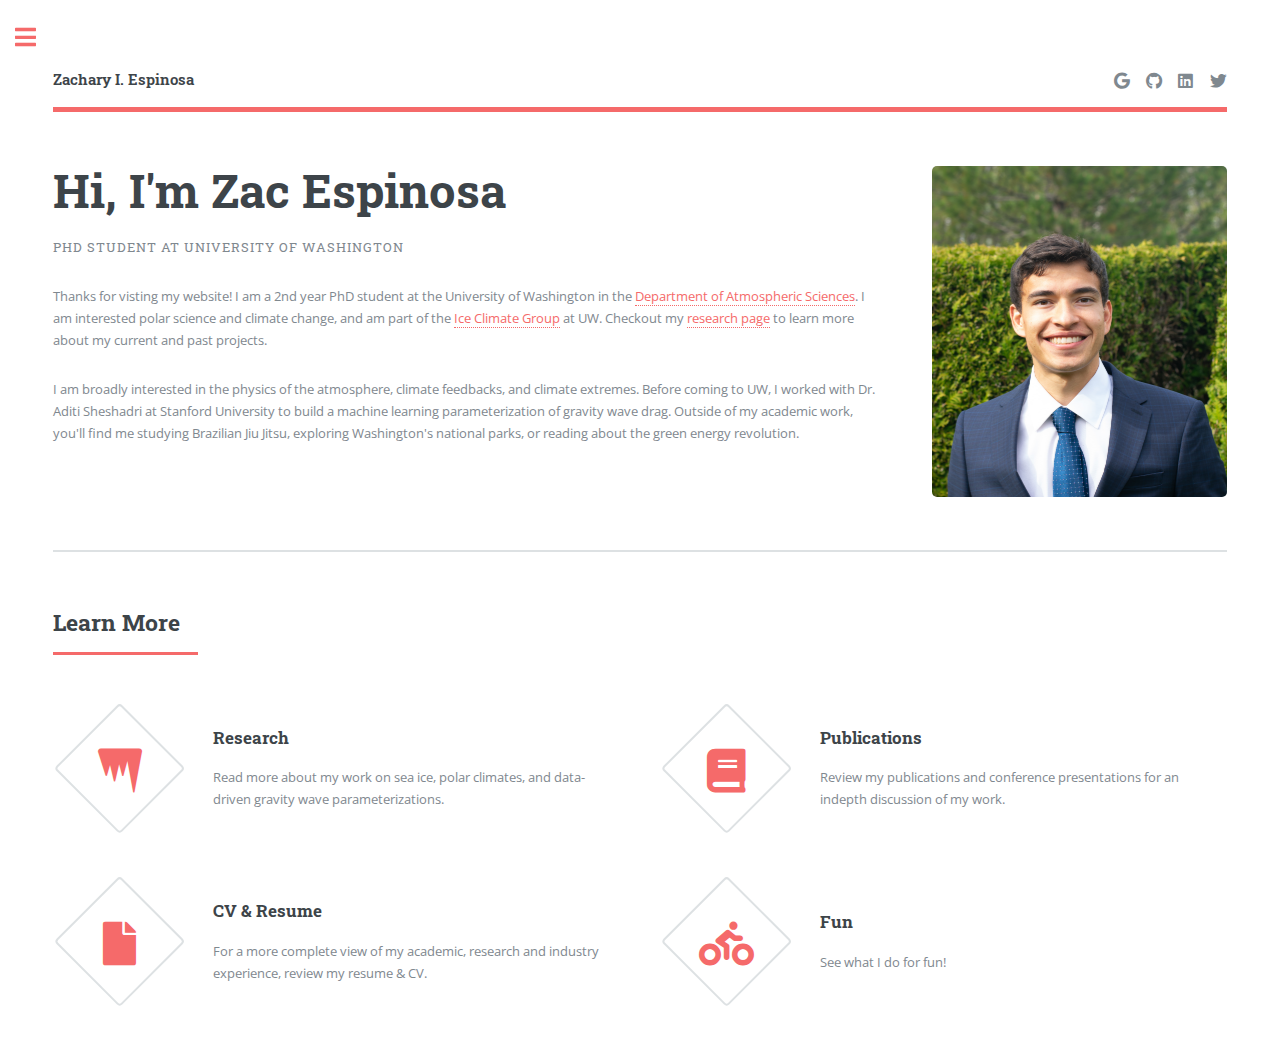
==== commit ca727762: "update to 2nd year, add Ice Climate Group website, and add twitter link" ====
--- a/index.html
+++ b/index.html
@@ -6,12 +6,33 @@
 -->
 <html>
 	<head>
+		<!-- Global site tag (gtag.js) - Google Analytics -->
+		<script async src="https://www.googletagmanager.com/gtag/js?id=G-VZDP0TW2ZF"></script>
+		<script>
+			window.dataLayer = window.dataLayer || [];
+			function gtag(){dataLayer.push(arguments);}
+			gtag('js', new Date());
+			gtag('config', 'G-VZDP0TW2ZF');
+		</script>
+
+		<!-- Google Tag Manager -->
+		<script>(function(w,d,s,l,i){w[l]=w[l]||[];w[l].push({'gtm.start':
+			new Date().getTime(),event:'gtm.js'});var f=d.getElementsByTagName(s)[0],
+			j=d.createElement(s),dl=l!='dataLayer'?'&l='+l:'';j.async=true;j.src=
+			'https://www.googletagmanager.com/gtm.js?id='+i+dl;f.parentNode.insertBefore(j,f);
+		})(window,document,'script','dataLayer','GTM-K6WBFC6');</script>
+		<!-- End Google Tag Manager -->
+
 		<title>Zachary I. Espinosa</title>
 		<meta charset="utf-8" />
 		<meta name="viewport" content="width=device-width, initial-scale=1, user-scalable=no" />
 		<link rel="stylesheet" href="assets/css/main.css" />
 	</head>
 	<body class="is-preload">
+		<!-- Google Tag Manager (noscript) -->
+		<noscript><iframe src="https://www.googletagmanager.com/ns.html?id=GTM-K6WBFC6"
+		height="0" width="0" style="display:none;visibility:hidden"></iframe></noscript>
+		<!-- End Google Tag Manager (noscript) -->
 
 		<!-- Wrapper -->
 			<div id="wrapper">
@@ -27,7 +48,7 @@
 										<li><a href="https://scholar.google.com/citations?user=nfHTPmEAAAAJ&hl=en" class="icon brands fa-google"><span class="label">Google Scholar</span></a></li>
 										<li><a href="https://github.com/zacespinosa" class="icon brands fa-github"><span class="label">GitHub</span></a></li>
 										<li><a href="https://www.linkedin.com/in/zac-espinosa/" class="icon brands fa-linkedin"><span class="label">LinkedIn</span></a></li>
-										<!-- <li><a href="#" class="icon brands fa-twitter"><span class="label">Twitter</span></a></li> -->
+										<li><a href="https://twitter.com/zac_espinosa" class="icon brands fa-twitter"><span class="label">Twitter</span></a></li>
 										<!-- <li><a href="#" class="icon brands fa-facebook-f"><span class="label">Facebook</span></a></li> -->
 										<!-- <li><a href="#" class="icon brands fa-snapchat-ghost"><span class="label">Snapchat</span></a></li> -->
 										<!-- <li><a href="#" class="icon brands fa-instagram"><span class="label">Instagram</span></a></li> -->
@@ -42,12 +63,16 @@
 											<h1>Hi, I'm Zac Espinosa</h1>
 											<p>PhD student at University of Washington</p>
 										</header>
-										<p>Thanks for visting my website! I am a 1st year PhD student at the University of Washington in the <a href="https://atmos.uw.edu/"> Department of Atmospheric Sciences</a>. I work with Dr. Cecilia Bitz studying polar climates and sea ice. Checkout my <a href="research.html"> research page</a> to learn more about my current and past projects.</a></p>
-										<p>I am broadly interested in the physics of the atmosphere, climate feedbacks, and climate extremes. Before coming to UW, I worked with Dr. Aditi Sheshadri at Stanford University to build a machine learning parameterization of gravity wave drag. Outside of my academic work, you'll find me studying Brazilian Jiu Jitsu, exploring the parks surrounding Seattle in my converted van, or volunteering as an EMT-B.</p>
-
-										<!-- <ul class="actions">
-											<li><a href="#" class="button big">Learn More</a></li>
-										</ul> -->
+										<p>Thanks for visting my website! I am a 2nd year PhD student at the University of Washington in the <a href="https://atmos.uw.edu/"> Department of Atmospheric Sciences</a>. I am interested polar science and climate change, and am part of the <a href="https://mollymwieringa.github.io/Ice-Climate-Group/index.html">Ice Climate Group</a> at UW. Checkout my <a href="research.html"> research page</a> to learn more about my current and past projects.</a></p>
+										<p>I am broadly interested in the physics of the atmosphere, climate feedbacks, and climate extremes. Before coming to UW, I worked with Dr. Aditi Sheshadri at Stanford University to build a machine learning parameterization of gravity wave drag. Outside of my academic work, you'll find me studying Brazilian Jiu Jitsu, exploring Washington's national parks, or reading about the green energy revolution.</p>
+
+									<!-- <header class="major">
+										<h2>News</h2>
+									</header>
+									<li></li>
+									<li></li>
+									<li></li> -->
+
 									</div>
 									<span class="image object" style="width:fit-content; height:fit-content">
 										<img src="images/headshot.jpg" style=" width:295px; height:331px" align="right" alt="" />
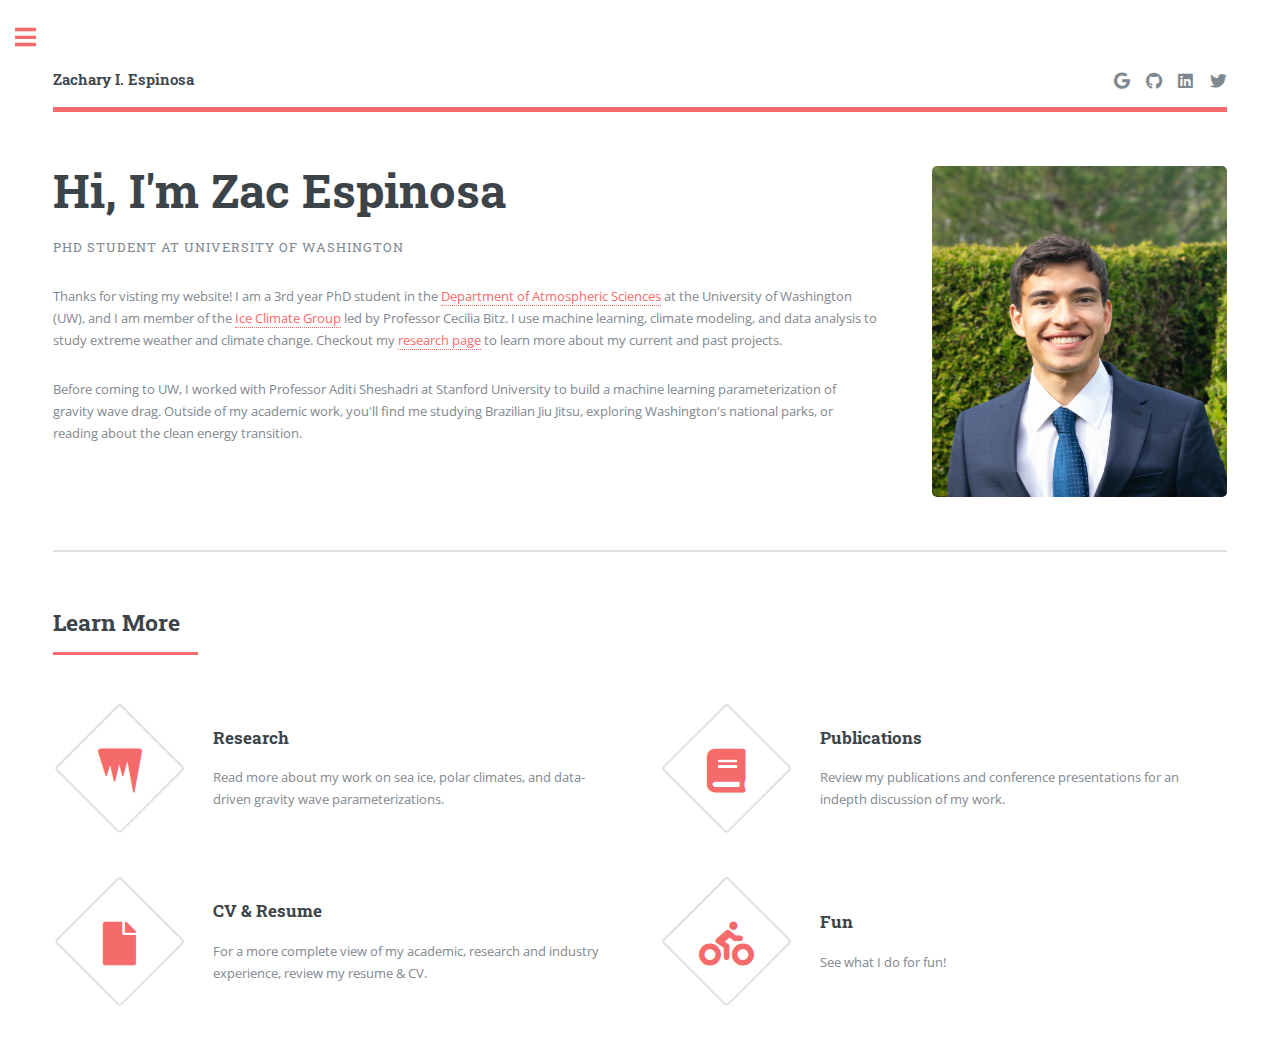
==== commit 018ff07d: "update email, intro, and research" ====
--- a/index.html
+++ b/index.html
@@ -63,8 +63,17 @@
 											<h1>Hi, I'm Zac Espinosa</h1>
 											<p>PhD student at University of Washington</p>
 										</header>
-										<p>Thanks for visting my website! I am a 2nd year PhD student at the University of Washington in the <a href="https://atmos.uw.edu/"> Department of Atmospheric Sciences</a>. I am interested polar science and climate change, and am part of the <a href="https://mollymwieringa.github.io/Ice-Climate-Group/index.html">Ice Climate Group</a> at UW. Checkout my <a href="research.html"> research page</a> to learn more about my current and past projects.</a></p>
-										<p>I am broadly interested in the physics of the atmosphere, climate feedbacks, and climate extremes. Before coming to UW, I worked with Dr. Aditi Sheshadri at Stanford University to build a machine learning parameterization of gravity wave drag. Outside of my academic work, you'll find me studying Brazilian Jiu Jitsu, exploring Washington's national parks, or reading about the green energy revolution.</p>
+										<p>
+											Thanks for visting my website! I am a 3rd year PhD student in the <a href="https://atmos.uw.edu/">Department of Atmospheric Sciences</a> at the University of Washington (UW), 
+											and I am member of the <a href=https://mollymwieringa.github.io/Ice-Climate-Group/index.html)>Ice Climate Group</a> led by Professor Cecilia Bitz.
+											I use machine learning, climate modeling, and data analysis to study extreme weather and climate change.
+											Checkout my <a href="research.html"> research page</a> to learn more about my current and past projects. 
+										</p>
+										<p> 
+											Before coming to UW, I worked with Professor Aditi Sheshadri at Stanford University to build a machine learning parameterization 
+											of gravity wave drag. Outside of my academic work, you'll find me studying Brazilian Jiu Jitsu, exploring Washington's national parks, 
+											or reading about the clean energy transition.</p>
+										
 
 									<!-- <header class="major">
 										<h2>News</h2>
@@ -249,7 +258,7 @@
 									</header>
 									<p>Don't hesitate to reach out! I'm always happy to chat.</p>
 									<ul class="contact">
-										<li class="icon solid fa-envelope"><a href="#">zespinos@uw.edu</a></li>
+										<li class="icon solid fa-envelope"><a href="#">zespinosa97@gmail.com</a></li>
 										<!-- <li class="icon solid fa-phone">(630) 544-7512</li> -->
 										<li class="icon solid fa-home">408 Atmospheric Sciences–Geophysics (ATG) Building Box 351640, Seattle, Washington 98195-1640<br />
 										</li>
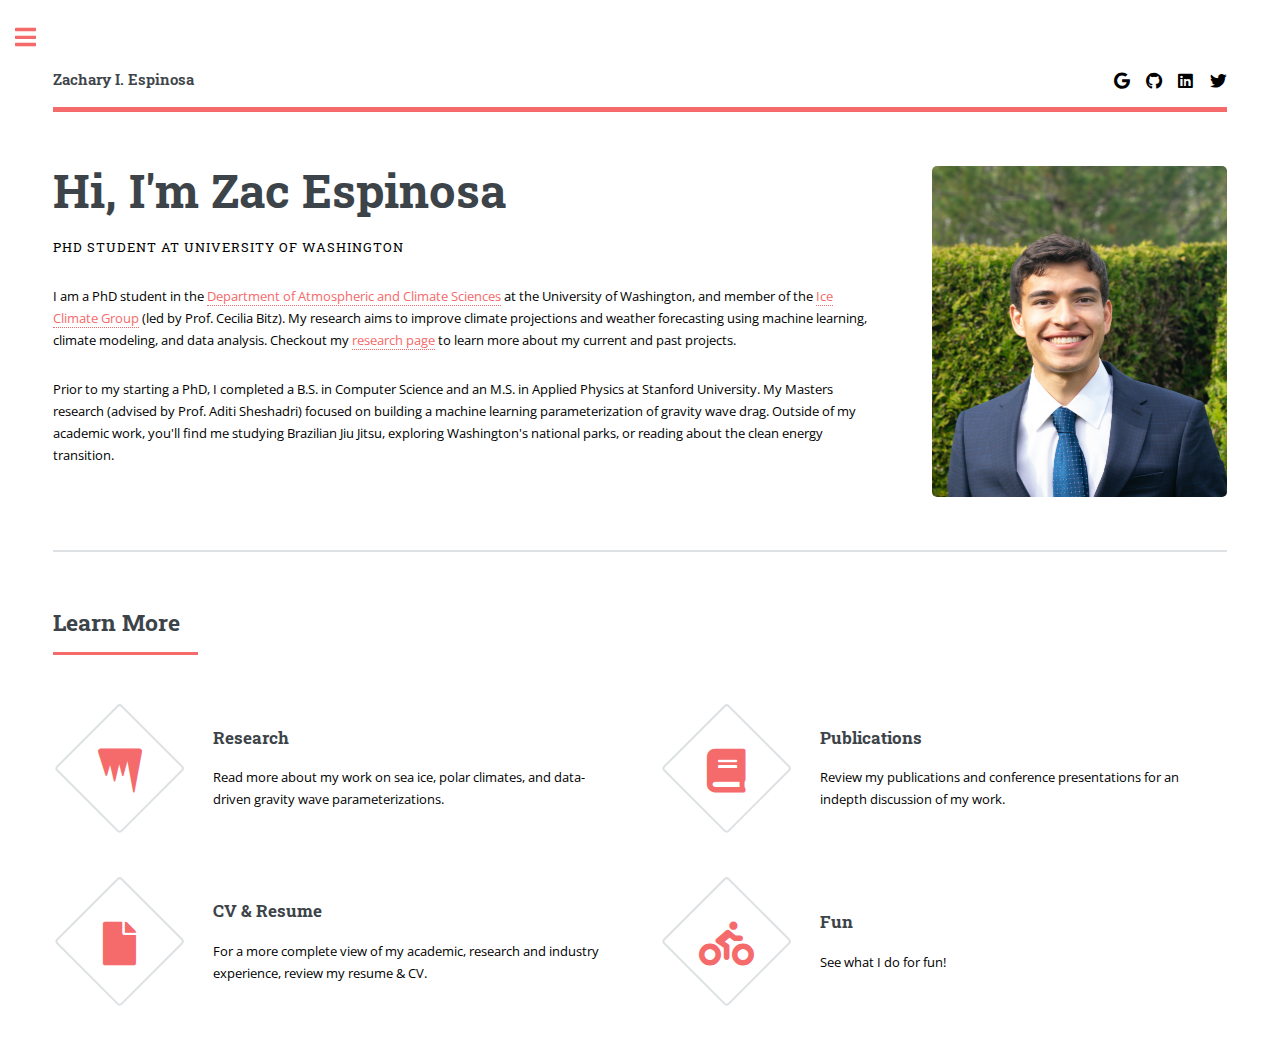
==== commit f5e10e07: "update website" ====
--- a/index.html
+++ b/index.html
@@ -64,14 +64,15 @@
 											<p>PhD student at University of Washington</p>
 										</header>
 										<p>
-											Thanks for visting my website! I am a 3rd year PhD student in the <a href="https://atmos.uw.edu/">Department of Atmospheric Sciences</a> at the University of Washington (UW), 
-											and I am member of the <a href=https://mollymwieringa.github.io/Ice-Climate-Group/index.html)>Ice Climate Group</a> led by Professor Cecilia Bitz.
-											I use machine learning, climate modeling, and data analysis to study extreme weather and climate change.
-											Checkout my <a href="research.html"> research page</a> to learn more about my current and past projects. 
+											I am a PhD student in the <a href="https://atmos.uw.edu/">Department of Atmospheric and Climate Sciences</a> at the University of Washington, 
+											and member of the <a href=https://mollymwieringa.github.io/Ice-Climate-Group/index.html)>Ice Climate Group</a> (led by Prof. Cecilia Bitz).
+											My research aims to improve climate projections and weather forecasting using machine learning, climate modeling, and data analysis.
+											Checkout my <a href="research.html"> research page</a> to learn more about my current and past projects.
+											
 										</p>
 										<p> 
-											Before coming to UW, I worked with Professor Aditi Sheshadri at Stanford University to build a machine learning parameterization 
-											of gravity wave drag. Outside of my academic work, you'll find me studying Brazilian Jiu Jitsu, exploring Washington's national parks, 
+											Prior to my starting a PhD, I completed a B.S. in Computer Science and an M.S. in Applied Physics at Stanford University. My Masters research (advised by Prof. Aditi Sheshadri) focused on building 
+											a machine learning parameterization of gravity wave drag. Outside of my academic work, you'll find me studying Brazilian Jiu Jitsu, exploring Washington's national parks, 
 											or reading about the clean energy transition.</p>
 										
 
--- a/assets/css/main.css
+++ b/assets/css/main.css
@@ -91,7 +91,7 @@
 
 /* Type */
 body, input, select, textarea {
-  color: #7f888f;
+  color: #000000; /* #7f888f; */
   font-family: "Open Sans", sans-serif;
   font-size: 13pt;
   font-weight: 400;
@@ -112,11 +112,11 @@
   -ms-transition: color 0.2s ease-in-out, border-bottom-color 0.2s ease-in-out;
   transition: color 0.2s ease-in-out, border-bottom-color 0.2s ease-in-out;
   border-bottom: dotted 1px;
-  color: #f56a6a;
+  color: #f56a6a;  /* #f56a6a;  #4169E1; */
   text-decoration: none; }
   a:hover {
-    border-bottom-color: #f56a6a;
-    color: #f56a6a !important; }
+    border-bottom-color:  #f56a6a;  /* #f56a6a; */
+    color: #f56a6a;  } /* #f56a6a !important; } */
     a:hover strong {
       color: inherit; }
 
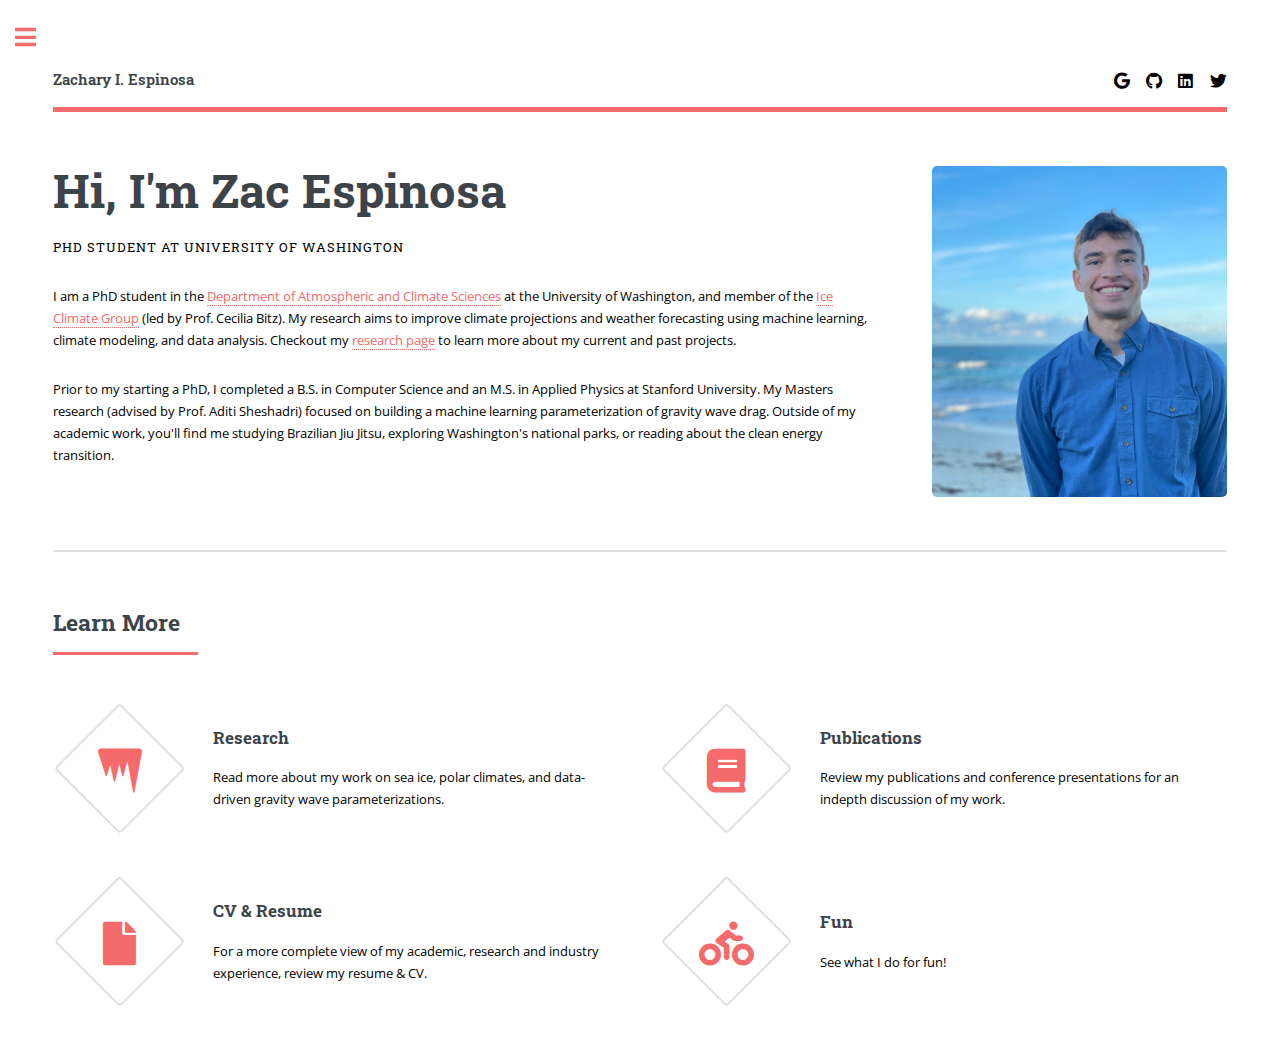
==== commit b83e9a4c: "update headshot, add blogs, update CV, and add press-release" ====
--- a/index.html
+++ b/index.html
@@ -85,7 +85,7 @@
 
 									</div>
 									<span class="image object" style="width:fit-content; height:fit-content">
-										<img src="images/headshot.jpg" style=" width:295px; height:331px" align="right" alt="" />
+										<img src="images/headshot.jpeg" style=" width:295px; height:331px" align="right" alt="" />
 								</span>
 								</section>
 
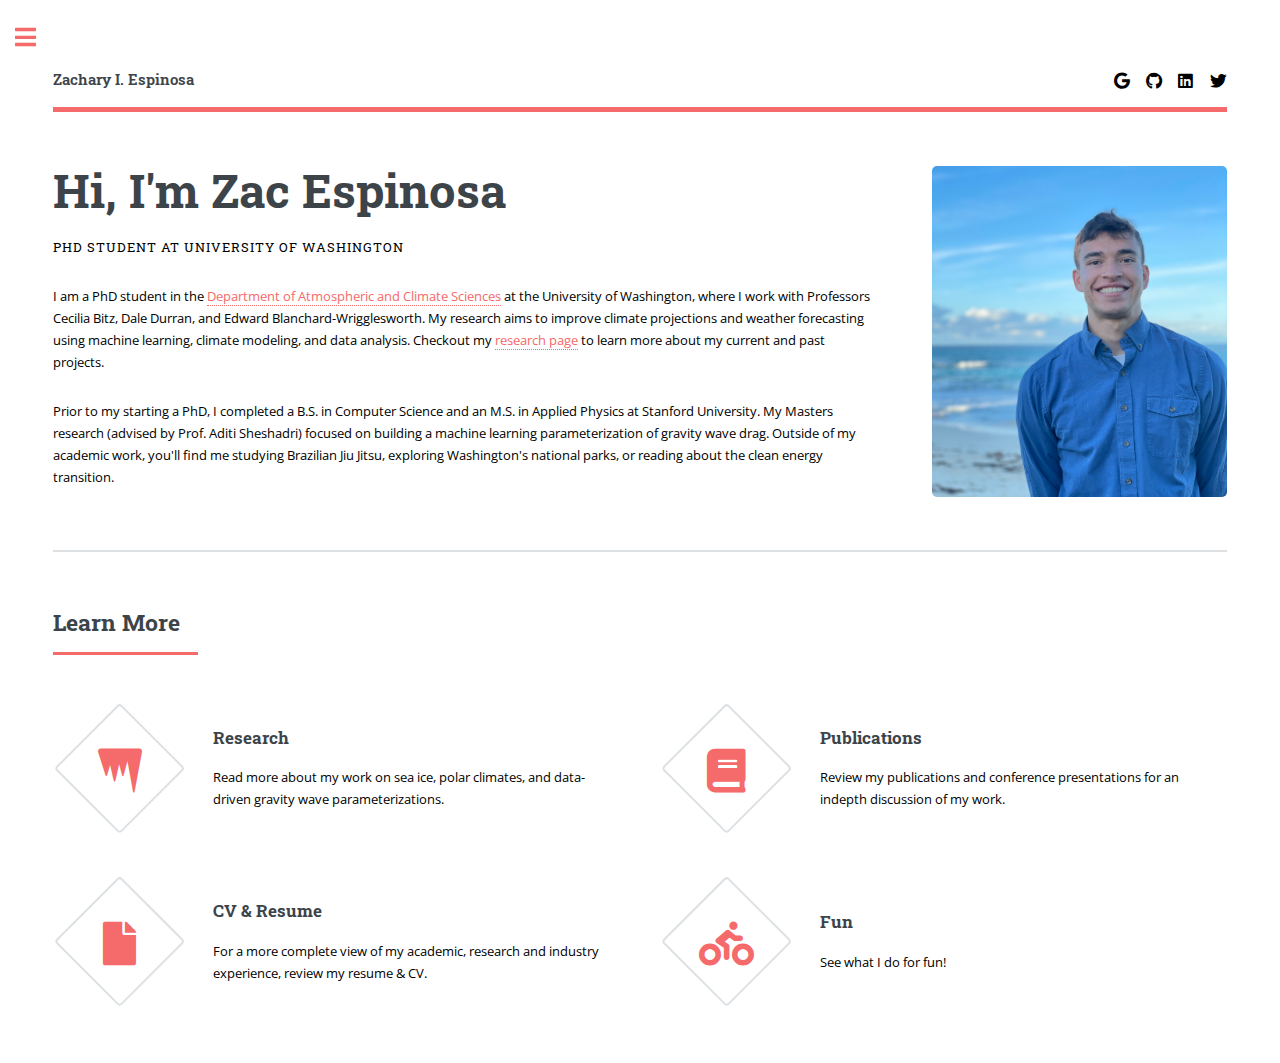
==== commit bf04cdf4: "add profs" ====
--- a/index.html
+++ b/index.html
@@ -65,7 +65,7 @@
 										</header>
 										<p>
 											I am a PhD student in the <a href="https://atmos.uw.edu/">Department of Atmospheric and Climate Sciences</a> at the University of Washington, 
-											and member of the <a href=https://mollymwieringa.github.io/Ice-Climate-Group/index.html)>Ice Climate Group</a> (led by Prof. Cecilia Bitz).
+											where I work with Professors Cecilia Bitz, Dale Durran, and Edward Blanchard-Wrigglesworth.
 											My research aims to improve climate projections and weather forecasting using machine learning, climate modeling, and data analysis.
 											Checkout my <a href="research.html"> research page</a> to learn more about my current and past projects.
 											
